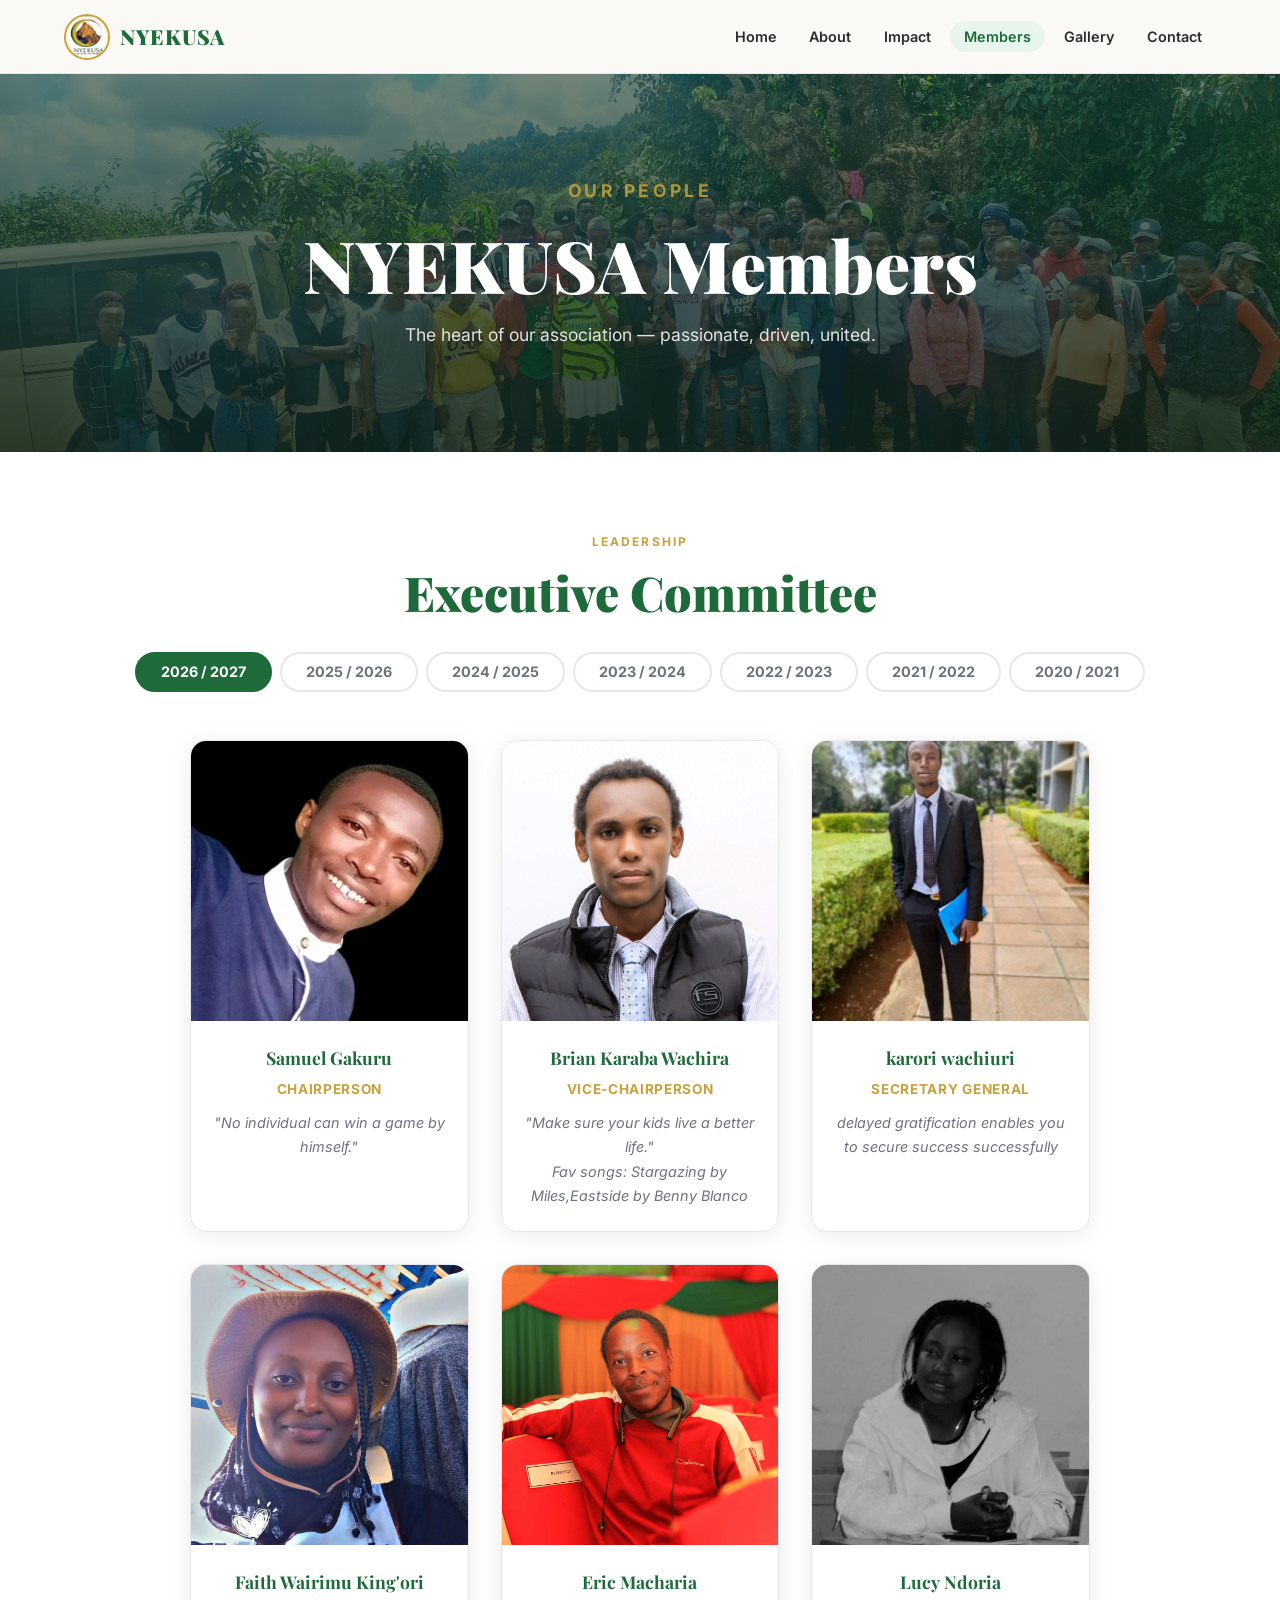
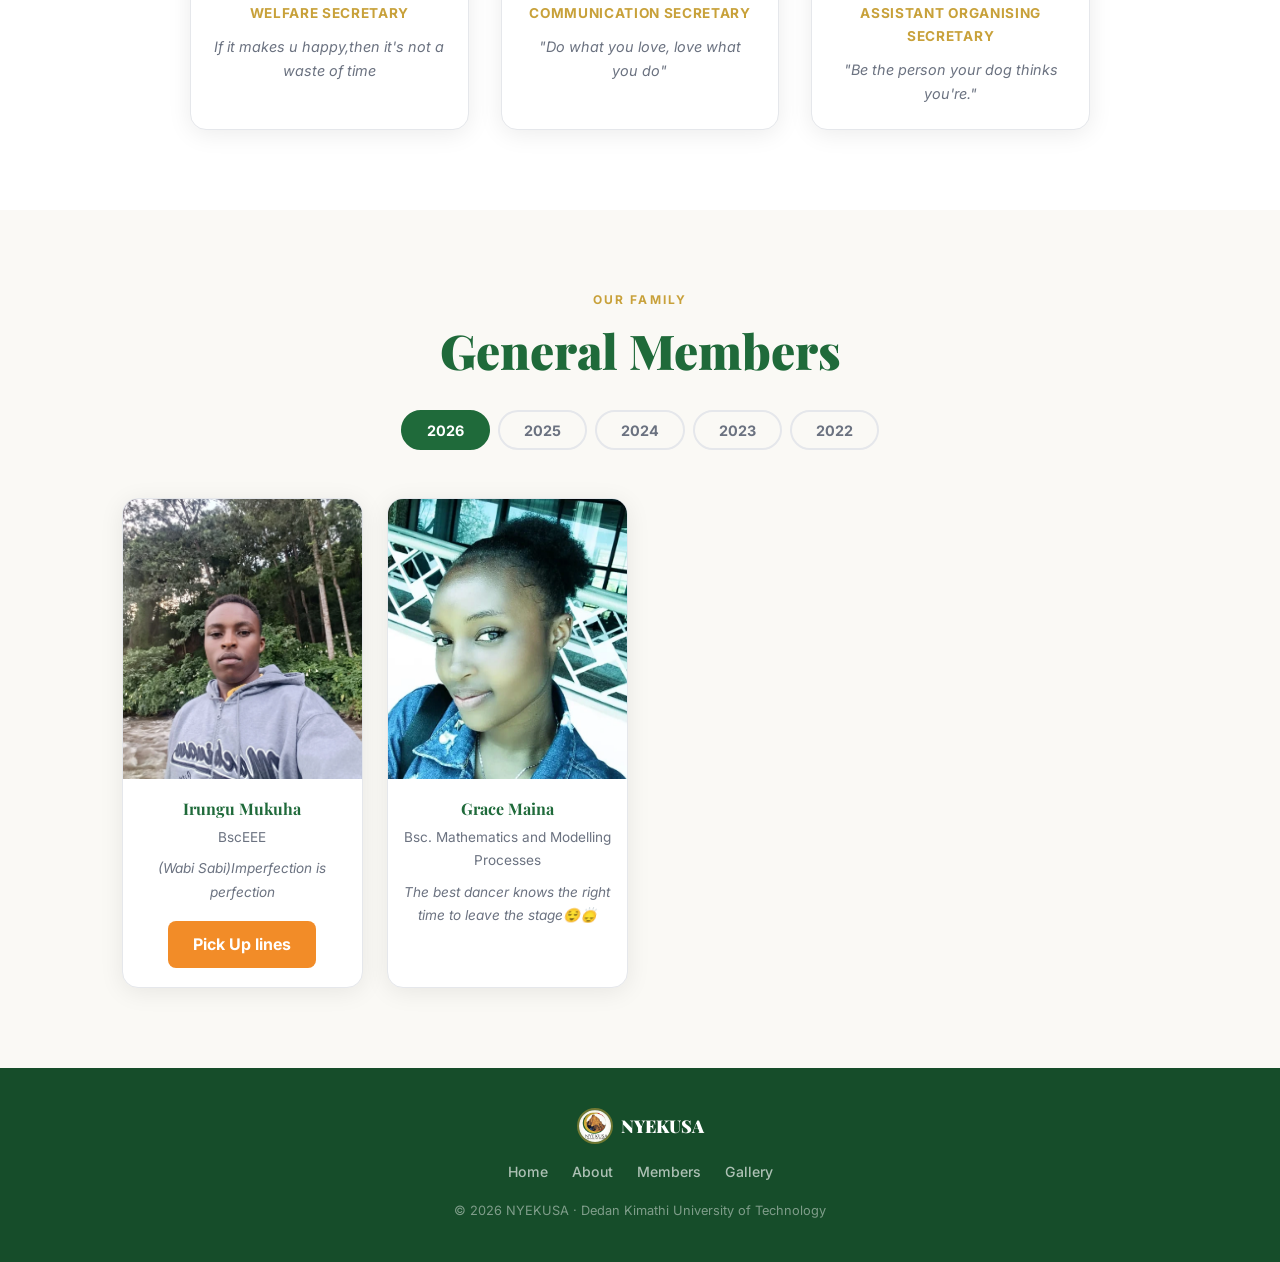
==== members.html @ f45fe738 "Update members.html" ====
<!DOCTYPE html>
<html lang="en">
<head>
  <meta charset="UTF-8">
  <meta name="viewport" content="width=device-width, initial-scale=1.0">
  <title>NYEKUSA – Members</title>
  <link rel="icon" type="image/jpeg" href="images/logo.jpg">
  <link rel="apple-touch-icon" href="images/logo.jpg">
  <link rel="preconnect" href="https://fonts.googleapis.com">
  <link rel="preconnect" href="https://fonts.gstatic.com" crossorigin>
  <link href="https://fonts.googleapis.com/css2?family=Playfair+Display:wght@700;900&family=Inter:wght@300;400;500;600;700&display=swap" rel="stylesheet">
  <link rel="stylesheet" href="css/style.css">
</head>
<body>

<nav id="navbar">
  <div class="nav-inner">
    <a href="index.html" class="logo">
      <img src="images/logo.jpg" alt="NYEKUSA Logo">
      <span class="logo-text">NYEKUSA</span>
    </a>
    <ul class="nav-links" id="navLinks">
      <li><a href="index.html">Home</a></li>
      <li><a href="index.html#about">About</a></li>
      <li><a href="index.html#stats">Impact</a></li>
      <li><a href="members.html" class="active">Members</a></li>
      <li><a href="photos.html">Gallery</a></li>
      <li><a href="index.html#contact">Contact</a></li>
    </ul>
    <button class="hamburger" id="hamburger" aria-label="Menu">
      <span></span><span></span><span></span>
    </button>
  </div>
</nav>

<!-- PAGE HERO -->
<div class="page-hero">
  <div class="page-hero-overlay"></div>
  <div class="page-hero-content">
    <p class="hero-eyebrow">Our People</p>
    <h1>NYEKUSA Members</h1>
    <p>The heart of our association — passionate, driven, united.</p>
  </div>
</div>

<!-- EXECUTIVE COMMITTEE -->
<section class="members-section" id="executives">
  <div class="container">
    <p class="section-eyebrow center">Leadership</p>
    <h2 class="section-title center">Executive Committee</h2>

    <div class="tab-bar">
      <button class="tab-btn active" onclick="showExec('exec2026_2027', this)">2026 / 2027</button>
      <button class="tab-btn" onclick="showExec('exec2025_2026', this)">2025 / 2026</button>
      <button class="tab-btn" onclick="showExec('exec2024_2025', this)">2024 / 2025</button>
      <button class="tab-btn" onclick="showExec('exec2023_2024', this)">2023 / 2024</button>
      <button class="tab-btn" onclick="showExec('exec2022_2023', this)">2022 / 2023</button>
      <button class="tab-btn" onclick="showExec('exec2021_2022', this)">2021 / 2022</button>
       <button class="tab-btn" onclick="showExec('exec2020_2021', this)">2020 / 2021</button>
    </div>

<div class="executive-group" id="exec2026_2027">
      <div class="executive-card">
        <div class="exec-img-wrap">
          <img src="images/executives/karaba27.webp" alt="Karaba">
        </div>
        <div class="exec-info">
          <h3>Brian Karaba Wachira</h3>
          <p class="position">Chairman</p>
          <p class="quote">Aspiring CEO <br> Rome wasn't built in a day </p>
        </div>
      </div>
    </div>
    <div class="executive-group active-group" id="exec2025_2026">
      <div class="executive-card">
        <div class="exec-img-wrap">
          <img src="images/executives/samuelgakuru25.webp" alt="Chairperson" onerror="this.src='images/logo.jpg'">
        </div>
        <div class="exec-info">
          <h3>Samuel Gakuru</h3>
          <p class="position">Chairperson</p>
          <p class="quote">"No individual can win a game by himself."</p>
        </div>
      </div>
      <div class="executive-card">
        <div class="exec-img-wrap">
          <img src="images/executives/briankaraba.webp" alt="Brian Karaba">
        </div>
        <div class="exec-info">
          <h3>Brian Karaba Wachira</h3>
          <p class="position">Vice-Chairperson</p>
          <p class="quote">"Make sure your kids live a better life."<br>
            Fav songs: Stargazing by Miles,Eastside by Benny Blanco</p>
        </div>
      </div>
      <div class="executive-card">
        <div class="exec-img-wrap">
          <img src="images/executives/gerald25.webp" alt="welfare sec" onerror="this.src='images/logo.jpg'">
        </div>
        <div class="exec-info">
          <h3>karori wachiuri</h3>
          <p class="position">Secretary General</p>
          <p class="quote">delayed gratification enables you to secure success successfully</p>
        </div>
      </div>
      <div class="executive-card">
        <div class="exec-img-wrap">
          <img src="images/executives/faithwairimu25.webp" alt="welfare sec" onerror="this.src='images/logo.jpg'">
        </div>
        <div class="exec-info">
          <h3>Faith Wairimu King'ori</h3>
          <p class="position">Welfare Secretary</p>
          <p class="quote">If it makes u happy,then it's not a waste of time</p>
        </div>
      </div>
       <div class="executive-card">
        <div class="exec-img-wrap">
          <img src="images/executives/ericmacharia25.webp" alt="Communication" onerror="this.src='images/logo.jpg'">
        </div>
        <div class="exec-info">
          <h3>Eric Macharia</h3>
          <p class="position">Communication secretary</p>
          <p class="quote">"Do what you love, love what you do"</p>
        </div>
      </div>
       <div class="executive-card">
        <div class="exec-img-wrap">
          <img src="images/executives/lucyndoria25.webp" alt="Assistant Organising secretary" onerror="this.src='images/logo.jpg'">
        </div>
        <div class="exec-info">
          <h3>Lucy Ndoria </h3>
          <p class="position">Assistant Organising Secretary</p>
          <p class="quote">"Be the person your dog thinks you're."</p>
        </div>
      </div>
    </div>

    <div class="executive-group" id="exec2024_2025">
       <div class="executive-card">
        <div class="exec-img-wrap">
          <img src="images/executives/allanmacharia24.webp" alt="Allan Macharia">
        </div>
        <div class="exec-info">
          <h3>Allan Macharia</h3>
          <p class="position">Chairman</p>
          <p class="quote">"Strength lies in our differences, not our sameness. A group is only as strong as its members, and each member is only as strong as the group. As long as we move forward together, success takes care of itself."</p>
        </div>
      </div>
       <div class="executive-card">
        <div class="exec-img-wrap">
          <img src="images/executives/vapour.webp" alt="vapour">
        </div>
        <div class="exec-info">
          <h3>Symon Mungai</h3>
          <p class="position"> Vice Chairman</p>
          <p class="quote">When we hit our lowest point we are open to the greatest change</p>
        </div>
      </div>
      <div class="executive-card">
        <div class="exec-img-wrap">
          <img src="images/executives/briankaraba24.webp" alt="Brian Karaba">
        </div>
        <div class="exec-info">
          <h3>Brian Karaba Wachira</h3>
          <p class="position">Secretary General</p>
          <p class="quote">Love is a biulifu thing.</p>
        </div>
      </div>
      <div class="executive-card">
        <div class="exec-img-wrap">
          <img src="images/members/jb.webp" alt="jb">
        </div>
        <div class="exec-info">
          <h3>Mundia Mungai</h3>
          <p class="position">Organizing sec</p>
          <p class="quote">Become who you are</p>
        </div>
      </div>
    </div>

    <div class="executive-group" id="exec2023_2024">
      <div class="executive-card">
        <div class="exec-img-wrap">
          <img src="images/executives/dg23.webp" alt="DG">
        </div>
        <div class="exec-info">
          <h3>Dennis Mwangi</h3>
          <p class="position">Chairman</p>
          <p class="quote">"We don’t follow standards we set them. We lead from the front, and united, we’ll achieve the best for ourselves. Long live Nyerians!"</p>
        </div>
      </div>
      <div class="executive-card">
        <div class="exec-img-wrap">
          <img src="images/executives/stella23.webp" alt="Stella">
        </div>
        <div class="exec-info">
          <h3>Stella</h3>
          <p class="position">Vice Chairperson</p>
          <p class="quote">True measure of success is not just reaching the top; it's bringing others along with you</p>
        </div>
      </div>
    </div>
    
    <div class="executive-group" id="exec2022_2023">
      <div class="executive-card">
        <div class="exec-img-wrap">
          <img src="images/executives/victormaina.webp" alt="Mzungu">
        </div>
        <div class="exec-info">
          <h3>Victor Maina</h3>
          <p class="position">Chairman</p>
          <p class="quote">"Nyekusa home away from home."</p>
        </div>
      </div>
    </div>
     <div class="executive-group" id="exec2021_2022">
      <div class="executive-card">
        <div class="exec-img-wrap">
          <img src="images/executives/victormaina.webp" alt="Mzungu">
        </div>
        <div class="exec-info">
          <h3>Victor Maina</h3>
          <p class="position">Treasurer</p>
          <p class="quote">"Nyekusa home away from home."</p>
        </div>
      </div>
    </div>
     <div class="executive-group" id="exec2020_2021">
      <div class="executive-card">
        <div class="exec-img-wrap">
          <img src="images/executives/wilfredmwangi21.webp" alt="Wilfred Mwangi">
        </div>
        <div class="exec-info">
          <h3>Wilfred Mwangi Maina</h3>
          <p class="position">Chairman</p>
          <p class="quote">"In a few"</p>
        </div>
      </div>
    </div> 
     </div>
  </div>
</section>

<!-- GENERAL MEMBERS -->
<section class="members-section alt-bg" id="general-members">
  <div class="container">
    <p class="section-eyebrow center">Our Family</p>
    <h2 class="section-title center">General Members</h2>

    <div class="tab-bar">
      <button class="tab-btn active" onclick="showYear('m2026', this)">2026</button>
      <button class="tab-btn" onclick="showYear('m2025', this)">2025</button>
      <button class="tab-btn" onclick="showYear('m2024', this)">2024</button>
      <button class="tab-btn" onclick="showYear('m2023', this)">2023</button>
      <button class="tab-btn" onclick="showYear('m2022', this)">2022</button>
    </div>

    <div class="member-group active-group" id="m2026">
     
      <div class="member-card">
        <div class="member-img-wrap">
          <img src="images/members/irungu26.webp" alt="Irungu Mukuha" onerror="this.src='images/logo.jpg'">
        </div>
        <h3>Irungu Mukuha</h3>
        <p class="course">BscEEE </p>
        <p class="quote">(Wabi Sabi)Imperfection is perfection</p>
        <a href="https://gentle-puppy-a59d06.netlify.app/"
   target="_blank"
   style="display: inline-block;
          margin-top: 17px;
          padding: 10px 25px;
          background-color: #f28c28;
          color: white;
          text-decoration: none;
          font-weight: bold;
          border-radius: 8px;
          transition: background-color 0.3s ease;">
  Pick Up lines
</a>
      </div>
      <div class="member-card">
        <div class="member-img-wrap">
         <img src="images/members/bliss.webp" alt="Chris" class="chris-img" onerror="this.src='images/logo.jpg'">
        </div>
        <h3>Grace Maina</h3>
        <p class="course"> Bsc. Mathematics and Modelling Processes </p>
        <p class="quote"> The best dancer knows the right time to leave the stage😌🙂‍↕️</p>
      </div>
    </div>

    <div class="member-group" id="m2025">
       <div class="member-card">
        <div class="member-img-wrap">
         <img src="images/members/francis25.webp"
     alt="Francis"
     onerror="this.src='images/members/francis25.webp'" style="width:100%;height:100%;object-fit:cover;object-position:center 30%;">
        </div>
        <h3>Francis</h3>
        <p class="course">BSC EEE</p>
        <p class="quote">" four pockets full "😂</p>
      </div>
      <div class="member-card">
        <div class="member-img-wrap">
         <img src="images/members/mutahi.webp" alt="Mutahi">
        </div>
        <h3>Joseph Mutahi</h3>
        <p class="course">BSC Mechanical Engineering</p>
        <p class="quote">Every man thinks of changing the world but no one thinks of changing himself yet this is the only revolution that has ever mattered, -the quiet ,unglamorous war waged in a man's own chest where no one can see him win or lose</p>
      </div>
      <div class="member-card">
        <div class="member-img-wrap">
         <img src="images/members/chris.webp" alt="Chris" class="chris-img" onerror="this.src='images/logo.jpg'">
        </div>
        <h3>Chris Mwaura</h3>
        <p class="course">Procurement and logistics</p>
        <p class="quote">"The man who asks a question is a fool for a minute, the man who does not ask is a fool for a life." — Confucius</p>
      </div>
      <div class="member-card">
        <div class="member-img-wrap">
         <img src="images/members/ednuh.webp" alt="Ednuh">
        </div>
        <h3>Kiragu Edna Wairimu</h3>
        <p class="course">Bsc Acturial science</p>
        <p class="quote">Growth takes time, so be gentle with yourself on the tough days and celebrate every quiet win along the way.</p>
      </div>
    </div>

    <div class="member-group" id="m2024">
      <div class="member-card">
        <div class="member-img-wrap">
          <img src="images/members/briankaraba.webp" alt="Brian Karaba">
        </div>
        <h3>Brian Karaba Wachira</h3>
        <p class="course">BSc Computer Science</p>
        <p class="quote">Water is life</p>
        <a href="https://findawesomegames.vercel.app/"
   target="_blank"
   style="display: inline-block;
          margin-top: 18px;
          padding: 10px 25px;
          background-color: #f28c28;
          color: white;
          text-decoration: none;
          font-weight: bold;
          border-radius: 8px;
          transition: background-color 0.3s ease;">
  Games App
</a>
      </div>
       <div class="member-card">
        <div class="member-img-wrap">
          <img src="images/members/angela.webp" alt="Angela" style="object-position: center 20%;">
        </div>
        <h3>Angela Njuguna</h3>
        <p class="course">BSc Civil Engineering</p>
        <p class="quote"> Focus on the step in front of you not the whole staircase.</p>
      </div>
        <div class="member-card">
  <div class="member-img-wrap">
    <img src="images/members/rahab.webp" alt="Rahab">
  </div>
  <h3>Rahab Njoroge</h3>
  <p class="course">BSc Computer Science</p>
  <p class="quote">Focus on yourself. People come and go</p>
</div>
      <div class="member-card">
  <div class="member-img-wrap">
    <img src="images/executives/lucyndoria25.webp" alt="Lucy">
  </div>
  <h3>Lucy Ndoria</h3>
  <p class="course">Maths and Modelling</p>
  <p class="quote">Be the person your dog thinks you're.</p>
</div>
      </div>
     <div class="member-group" id="m2023">
      <div class="member-card">
        <div class="member-img-wrap">
        <img src="images/members/janewairimu.webp" alt="Jane">
        </div>
        <h3>Jane Wairimu</h3>
        <p class="course">Finance</p>
        <p class="quote">Trust none</p>
      </div>
       <div class="member-card">
        <div class="member-img-wrap">
        <img src="images/members/ngatia.webp" alt="Kariuki" style="object-position: center 20%;"></div>
        <h3>Ngatia Kariuki Alexander</h3>
        <p class="course">Human nutrition and dietetics </p>
        <p class="quote">Much is Lost In Indecision than in Wrong decision* <br>
         We Have Two lives ,and the second one begins when we realize we have only one</p>
      </div>
        <div class="member-card">
        <div class="member-img-wrap">
        <img src="images/executives/faithwairimu25.webp" alt="Faith">
        </div>
        <h3>Faith Wairimu King'ori</h3>
        <p class="course">ITOHM</p>
        <p class="quote">If it makes u happy,then it's not a waste of time</p>
      </div>
       <div class="member-card">
        <div class="member-img-wrap">
        <img src="images/executives/vapour.webp" alt="Faith">
        </div>
        <h3>Symon Mungai</h3>
        <p class="course">Food science and technology</p>
        <p class="quote">When we hit our lowest point we are open to the greatest change</p>
      </div>
       <div class="member-card">
        <div class="member-img-wrap">
        <img src="images/members/sam.webp" alt="Reporter">
        </div>
        <h3>Samuel Gakuru</h3>
        <p class="course">BSC EEE</p>
        <p class="quote">No individual can win a game by himself.</p>
      </div>
       <div class="member-card">
        <div class="member-img-wrap">
        <img src="images/executives/ericmacharia25.webp" alt="Reporter">
        </div>
        <h3>Eric Macharia</h3>
        <p class="course">BSC EEE</p>
        <p class="quote">Do what you love, love what you do.</p>
      </div>
       <div class="member-card">
        <div class="member-img-wrap">
        <img src="images/members/jb.webp" alt="JB">
        </div>
        <h3>Mundia Mungai</h3>
        <p class="course">BSc Civil Engineering</p>
        <p class="quote">A man's character is his Destiny</p>
      </div>
    </div>

     <div class="member-group" id="m2022">
       <div class="member-card">
        <div class="member-img-wrap">
        <img src="images/members/kahinga.webp" alt="Gerald">
        </div>
        <h3>Titus Kahinga</h3>
        <p class="course">Bsc civil engineering</p>
        <p class="quote">Dream and dream audaciously, the universe has it all</p>
       </div>
      <div class="member-card">
        <div class="member-img-wrap">
        <img src="images/members/gerald.webp" alt="Gerald" style="object-position: center 20%;">
        </div>
        <h3>Karori Wachiuri</h3>
        <p class="course">Bachelor of education in electrical and electronics engineering</p>
        <p class="quote">delayed gratification enables you to secure success successfully</p>
      </div>
    </div>
  </div>
</section>

<footer>
  <div class="footer-inner">
    <div class="footer-brand">
      <img src="images/logo.jpg" alt="NYEKUSA Logo">
      <span>NYEKUSA</span>
    </div>
    <nav class="footer-links">
      <a href="index.html">Home</a>
      <a href="index.html#about">About</a>
      <a href="members.html">Members</a>
      <a href="photos.html">Gallery</a>
    </nav>
    <p class="footer-copy">&copy; <span id="year"></span> NYEKUSA · Dedan Kimathi University of Technology</p>
  </div>
</footer>

<script src="js/script.js"></script>
</body>
</html>
---- css/style.css ----
/* ============================================
   NYEKUSA — Upgraded Stylesheet
   Palette: Forest Green #1F6A3A | Gold #C8A13A
   Display: Playfair Display | Body: Inter
============================================ */

/* ===== RESET & ROOT ===== */
*, *::before, *::after { margin: 0; padding: 0; box-sizing: border-box; }

:root {
  --green:   #1F6A3A;
  --green-d: #164d2a;
  --green-l: #e8f5ed;
  --gold:    #C8A13A;
  --gold-l:  #f5edcc;
  --cream:   #faf9f5;
  --white:   #ffffff;
  --text:    #2c2c2c;
  --muted:   #6b7280;
  --border:  #e5e7eb;
  --shadow:  0 4px 24px rgba(0,0,0,0.08);
  --shadow-lg: 0 12px 48px rgba(0,0,0,0.14);
  --radius:  16px;
  --radius-sm: 8px;
  --transition: 0.35s cubic-bezier(0.4, 0, 0.2, 1);
}

html { scroll-behavior: smooth; }

body {
  font-family: 'Inter', Arial, sans-serif;
  background: var(--cream);
  color: var(--text);
  line-height: 1.7;
  overflow-x: hidden;
}

img { display: block; max-width: 100%; }

/* ===== TYPOGRAPHY ===== */
.section-eyebrow {
  font-family: 'Inter', sans-serif;
  font-size: 0.75rem;
  font-weight: 700;
  letter-spacing: 0.18em;
  text-transform: uppercase;
  color: var(--gold);
  margin-bottom: 0.75rem;
}

.section-title {
  font-family: 'Playfair Display', Georgia, serif;
  font-size: clamp(2rem, 4vw, 3rem);
  font-weight: 900;
  color: var(--green);
  line-height: 1.15;
  margin-bottom: 1.5rem;
}

.center { text-align: center; }

/* ===== UTILITY ===== */
.container {
  max-width: 1200px;
  margin: 0 auto;
  padding: 0 5%;
}

/* ===== BUTTONS ===== */
.btn {
  display: inline-block;
  padding: 0.85rem 2rem;
  border-radius: 50px;
  font-weight: 700;
  font-size: 0.95rem;
  text-decoration: none;
  cursor: pointer;
  transition: var(--transition);
  border: 2px solid transparent;
}
.btn-primary {
  background: var(--gold);
  color: var(--white);
  box-shadow: 0 4px 20px rgba(200,161,58,0.35);
}
.btn-primary:hover {
  background: #b08a2a;
  transform: translateY(-3px);
  box-shadow: 0 8px 28px rgba(200,161,58,0.45);
}
.btn-ghost {
  background: transparent;
  border-color: rgba(255,255,255,0.6);
  color: var(--white);
}
.btn-ghost:hover {
  background: rgba(255,255,255,0.15);
  transform: translateY(-3px);
}

/* ===== NAVBAR ===== */
#navbar {
  position: sticky;
  top: 0;
  z-index: 1000;
  background: rgba(250, 249, 245, 0.95);
  backdrop-filter: blur(16px);
  -webkit-backdrop-filter: blur(16px);
  border-bottom: 1px solid var(--border);
  transition: var(--transition);
}
#navbar.scrolled {
  box-shadow: 0 2px 20px rgba(0,0,0,0.08);
}
.nav-inner {
  max-width: 1280px;
  margin: 0 auto;
  padding: 0.85rem 5%;
  display: flex;
  align-items: center;
  justify-content: space-between;
  gap: 1.5rem;
}
.logo {
  display: flex;
  align-items: center;
  gap: 0.65rem;
  text-decoration: none;
}
.logo img {
  height: 46px;
  width: 46px;
  object-fit: cover;
  border-radius: 50%;
  border: 2px solid var(--gold);
}
.logo-text {
  font-family: 'Playfair Display', serif;
  font-size: 1.3rem;
  font-weight: 900;
  color: var(--green);
  letter-spacing: 0.04em;
}
.nav-links {
  display: flex;
  list-style: none;
  gap: 0.25rem;
  align-items: center;
}
.nav-links a {
  text-decoration: none;
  color: var(--text);
  font-weight: 600;
  font-size: 0.9rem;
  padding: 0.45rem 0.9rem;
  border-radius: 50px;
  transition: var(--transition);
}
.nav-links a:hover,
.nav-links a.active {
  color: var(--green);
  background: var(--green-l);
}
.hamburger {
  display: none;
  flex-direction: column;
  gap: 5px;
  cursor: pointer;
  background: none;
  border: none;
  padding: 4px;
}
.hamburger span {
  display: block;
  width: 24px;
  height: 2px;
  background: var(--green);
  border-radius: 2px;
  transition: var(--transition);
}
.hamburger.open span:nth-child(1) { transform: translateY(7px) rotate(45deg); }
.hamburger.open span:nth-child(2) { opacity: 0; }
.hamburger.open span:nth-child(3) { transform: translateY(-7px) rotate(-45deg); }

/* ===== HERO ===== */
.hero {
  position: relative;
  min-height: 92vh;
  display: flex;
  align-items: center;
  justify-content: center;
  text-align: center;
  overflow: hidden;
}
.hero-slides {
  position: absolute;
  inset: 0;
  z-index: 0;
}
.hero-slide {
  position: absolute;
  inset: 0;
  background-size: cover;
  background-position: center;
  opacity: 0;
  transition: opacity 1.4s ease;
}
.hero-slide.active { opacity: 1; }
.hero-overlay {
  position: absolute;
  inset: 0;
  background: linear-gradient(
    to bottom,
    rgba(20,50,30,0.55) 0%,
    rgba(20,50,30,0.7) 60%,
    rgba(10,30,18,0.85) 100%
  );
  z-index: 1;
}
.hero-content {
  position: relative;
  z-index: 2;
  color: var(--white);
  padding: 2rem 5%;
  max-width: 800px;
}
.hero-eyebrow {
  font-size: 0.78rem;
  letter-spacing: 0.2em;
  text-transform: uppercase;
  color: var(--gold);
  font-weight: 700;
  margin-bottom: 1.2rem;
}
.hero-title {
  font-family: 'Playfair Display', serif;
  font-size: clamp(3rem, 8vw, 6rem);
  font-weight: 900;
  line-height: 1.05;
  margin-bottom: 1.5rem;
  text-shadow: 0 4px 30px rgba(0,0,0,0.3);
}
.hero-title .accent { color: var(--gold); }
.hero-sub {
  font-size: clamp(1rem, 2vw, 1.3rem);
  font-weight: 300;
  max-width: 600px;
  margin: 0 auto 2.5rem;
  opacity: 0.9;
}
.hero-actions { display: flex; gap: 1rem; justify-content: center; flex-wrap: wrap; }

/* Slide dots */
.slide-dots {
  display: flex;
  gap: 8px;
  justify-content: center;
  margin-top: 2.5rem;
}
.slide-dots .dot {
  width: 8px; height: 8px;
  border-radius: 50%;
  background: rgba(255,255,255,0.4);
  cursor: pointer;
  transition: var(--transition);
  border: none;
}
.slide-dots .dot.active {
  background: var(--gold);
  width: 24px;
  border-radius: 4px;
}

/* Scroll hint */
.scroll-hint {
  position: absolute;
  bottom: 2rem;
  left: 50%;
  transform: translateX(-50%);
  z-index: 2;
  display: flex;
  flex-direction: column;
  align-items: center;
  gap: 6px;
  color: rgba(255,255,255,0.6);
  font-size: 0.7rem;
  letter-spacing: 0.12em;
  text-transform: uppercase;
}
.scroll-line {
  width: 1px;
  height: 40px;
  background: linear-gradient(to bottom, rgba(255,255,255,0.6), transparent);
  animation: scrollAnim 1.5s ease-in-out infinite;
}
@keyframes scrollAnim {
  0%, 100% { opacity: 0.6; transform: scaleY(1); }
  50%       { opacity: 1;   transform: scaleY(0.7); }
}

/* ===== ABOUT ===== */
.about {
  padding: 100px 5%;
  background: var(--white);
}
.about-grid {
  display: grid;
  grid-template-columns: 1fr 1fr;
  gap: 80px;
  align-items: center;
  max-width: 1200px;
  margin: 0 auto;
}
.about-text p {
  color: var(--muted);
  margin-bottom: 1.2rem;
  font-size: 1.05rem;
}
.hashtag-row {
  display: flex;
  flex-wrap: wrap;
  gap: 0.6rem;
  margin-top: 2rem;
}
.tag {
  padding: 0.5rem 1.1rem;
  border-radius: 50px;
  font-weight: 700;
  font-size: 0.85rem;
  background: var(--green-l);
  color: var(--green);
  border: 1px solid rgba(31,106,58,0.15);
}

/* Visual stack */
.about-visual { position: relative; }
.visual-stack { position: relative; }
.vs-main {
  width: 100%;
  border-radius: var(--radius);
  box-shadow: var(--shadow-lg);
  object-fit: cover;
  height: 328px;
}
.vs-badge {
  position: absolute;
  bottom: -20px;
  right: -20px;
  background: var(--gold);
  color: var(--white);
  border-radius: var(--radius);
  padding: 1.2rem 1.6rem;
  text-align: center;
  box-shadow: var(--shadow);
  font-family: 'Playfair Display', serif;
}
.vs-badge strong { display: block; font-size: 0.75rem; letter-spacing: 0.1em; text-transform: uppercase; opacity: 0.85; }
.vs-badge span { display: block; font-size: 2rem; font-weight: 900; line-height: 1; margin-top: 2px; }

/* ===== STATS ===== */
.stats {
  background: var(--green);
  padding: 80px 5%;
}
.stats-grid {
  max-width: 1000px;
  margin: 0 auto;
  display: grid;
  grid-template-columns: repeat(4, 1fr);
  gap: 2rem;
  text-align: center;
}
.stat-card { padding: 2rem 1rem; }
.stat-icon { font-size: 2.2rem; margin-bottom: 0.75rem; }
.stat-number {
  font-family: 'Playfair Display', serif;
  font-size: clamp(2.5rem, 4vw, 3.5rem);
  font-weight: 900;
  color: var(--white);
  line-height: 1;
}
.stat-label {
  font-size: 0.85rem;
  font-weight: 500;
  letter-spacing: 0.05em;
  color: rgba(255,255,255,0.7);
  margin-top: 0.4rem;
}

/* ===== ACTIVITIES ===== */
.activities {
  padding: 100px 5%;
  background: var(--cream);
}
.activity-grid {
  max-width: 1200px;
  margin: 2.5rem auto 0;
  display: grid;
  grid-template-columns: repeat(3, 1fr);
  gap: 1.5rem;
}
.activity-card {
  background: var(--white);
  border-radius: var(--radius);
  padding: 2.2rem;
  box-shadow: var(--shadow);
  transition: var(--transition);
  border: 1px solid var(--border);
}
.activity-card:hover {
  transform: translateY(-6px);
  box-shadow: var(--shadow-lg);
  border-color: var(--green);
}
.ac-icon { font-size: 2.4rem; margin-bottom: 1rem; }
.activity-card h3 {
  font-family: 'Playfair Display', serif;
  color: var(--green);
  font-size: 1.15rem;
  margin-bottom: 0.6rem;
}
.activity-card p { color: var(--muted); font-size: 0.95rem; }

/* ===== GALLERY PREVIEW (index) ===== */
.gallery-preview {
  padding: 100px 5%;
  background: var(--white);
}
.preview-grid {
  max-width: 1200px;
  margin: 2.5rem auto 0;
  display: grid;
  grid-template-columns: 2fr 1fr 1fr;
  grid-template-rows: 240px 240px;
  gap: 12px;
}
.preview-item {
  position: relative;
  overflow: hidden;
  border-radius: var(--radius);
  display: block;
}
.preview-item.large { grid-row: 1 / 3; }
.preview-item img {
  width: 100%;
  height: 100%;
  object-fit: cover;
  transition: transform 0.5s ease;
}
.preview-item:hover img { transform: scale(1.07); }
.preview-overlay {
  position: absolute;
  inset: 0;
  background: linear-gradient(to top, rgba(20,50,30,0.75) 0%, transparent 60%);
  display: flex;
  align-items: flex-end;
  padding: 1.2rem;
  opacity: 0;
  transition: var(--transition);
}
.preview-item:hover .preview-overlay { opacity: 1; }
.preview-overlay span { color: var(--white); font-weight: 700; font-size: 0.9rem; }

/* ===== CONTACT ===== */
.contact {
  padding: 100px 5%;
  background: var(--cream);
}
.contact-sub {
  max-width: 560px;
  margin: 0 auto 3rem;
  color: var(--muted);
}
.contact-cards {
  max-width: 1000px;
  margin: 0 auto;
  display: grid;
  grid-template-columns: repeat(3, 1fr);
  gap: 1.5rem;
}
.contact-card {
  background: var(--white);
  border-radius: var(--radius);
  padding: 2rem;
  box-shadow: var(--shadow);
  text-align: center;
  border: 1px solid var(--border);
  transition: var(--transition);
}
.contact-card:hover { border-color: var(--green); transform: translateY(-4px); }
.cc-icon { font-size: 2rem; margin-bottom: 0.75rem; }
.contact-card h4 { color: var(--green); font-size: 1rem; font-weight: 700; margin-bottom: 0.5rem; }
.contact-card p { color: var(--muted); font-size: 0.92rem; }

/* ===== FOOTER ===== */
footer {
  background: var(--green-d);
  color: rgba(255,255,255,0.8);
  padding: 2.5rem 5%;
}
.footer-inner {
  max-width: 1200px;
  margin: 0 auto;
  display: flex;
  flex-direction: column;
  align-items: center;
  gap: 1rem;
  text-align: center;
}
.footer-brand { display: flex; align-items: center; gap: 0.5rem; }
.footer-brand img {
  height: 36px; width: 36px;
  border-radius: 50%; object-fit: cover;
  border: 2px solid rgba(200,161,58,0.5);
}
.footer-brand span {
  font-family: 'Playfair Display', serif;
  color: var(--white);
  font-size: 1.1rem;
  font-weight: 900;
}
.footer-links { display: flex; gap: 1.5rem; flex-wrap: wrap; justify-content: center; }
.footer-links a {
  color: rgba(255,255,255,0.65);
  text-decoration: none;
  font-size: 0.88rem;
  font-weight: 500;
  transition: color 0.25s;
}
.footer-links a:hover { color: var(--gold); }
.footer-copy { font-size: 0.8rem; color: rgba(255,255,255,0.45); }

/* ===== PAGE HERO ===== */
.page-hero {
  position: relative;
  min-height: 42vh;
  background-image: url('../images/banner/banner2.webp');
  background-size: cover;
  background-position: center;
  display: flex;
  align-items: center;
  justify-content: center;
  text-align: center;
}
.page-hero-overlay {
  position: absolute; inset: 0;
  background: linear-gradient(to bottom, rgba(20,50,30,0.6), rgba(10,30,18,0.82));
}
.page-hero-content { position: relative; z-index: 2; color: var(--white); padding: 2rem 5%; }
.page-hero-content h1 {
  font-family: 'Playfair Display', serif;
  font-size: clamp(2.5rem, 6vw, 4.5rem);
  font-weight: 900; line-height: 1.1;
  margin: 0.6rem 0 1rem;
}
.page-hero-content p { font-size: 1.1rem; opacity: 0.85; }

/* ===== MEMBERS PAGE ===== */
.members-section { padding: 80px 5%; background: var(--white); }
.members-section.alt-bg { background: var(--cream); }

.tab-bar {
  display: flex; gap: 0.5rem; justify-content: center;
  flex-wrap: wrap; margin: 2rem 0 3rem;
}
.tab-btn {
  background: transparent;
  border: 2px solid var(--border);
  color: var(--muted);
  font-family: 'Inter', sans-serif;
  font-weight: 700; font-size: 0.9rem;
  padding: 0.6rem 1.5rem; border-radius: 50px;
  cursor: pointer; transition: var(--transition);
}
.tab-btn:hover { border-color: var(--green); color: var(--green); }
.tab-btn.active { background: var(--green); border-color: var(--green); color: var(--white); }

.executive-group {
  display: none;
  grid-template-columns: repeat(auto-fill, minmax(260px, 1fr));
  gap: 2rem; max-width: 900px; margin: 0 auto;
}
.executive-group.active-group { display: grid; }

.executive-card {
  background: var(--white); border-radius: var(--radius);
  overflow: hidden; box-shadow: var(--shadow);
  border: 1px solid var(--border); transition: var(--transition); text-align: center;
}
.executive-card:hover { transform: translateY(-8px); box-shadow: var(--shadow-lg); }
.exec-img-wrap { position: relative; overflow: hidden; height: 280px; background: var(--green-l); }
.exec-img-wrap img { width: 100%; height: 100%; object-fit: cover; transition: transform 0.45s ease; }
.executive-card:hover .exec-img-wrap img { transform: scale(1.06); }
.exec-info { padding: 1.4rem; }
.exec-info h3 { color: var(--green); font-family: 'Playfair Display', serif; font-size: 1.1rem; margin-bottom: 0.3rem; }
.position { color: var(--gold); font-weight: 700; font-size: 0.85rem; letter-spacing: 0.05em; text-transform: uppercase; margin-bottom: 0.6rem; }
.quote { color: var(--muted); font-style: italic; font-size: 0.9rem; }

.member-group {
  display: none;
  grid-template-columns: repeat(auto-fill, minmax(220px, 1fr));
  gap: 1.5rem; max-width: 1100px; margin: 0 auto;
}
.member-group.active-group { display: grid; }

.member-card {
  background: var(--white); border-radius: var(--radius);
  overflow: hidden; box-shadow: var(--shadow);
  border: 1px solid var(--border); text-align: center;
  transition: var(--transition); padding-bottom: 1.2rem;
}
.member-card:hover { transform: translateY(-6px); box-shadow: var(--shadow-lg); }
.member-img-wrap { height: 280px; overflow: hidden; background: var(--green-l); }
.member-img-wrap img { width: 100%; height: 100%; object-fit: cover; transition: transform 0.4s ease; }
.member-card:hover .member-img-wrap img { transform: scale(1.08); }
.member-card h3 { color: var(--green); font-family: 'Playfair Display', serif; font-size: 1rem; margin: 1rem 0.75rem 0.25rem; }
.course { color: var(--muted); font-size: 0.85rem; padding: 0 0.75rem; }
.member-card .quote { font-size: 0.85rem; padding: 0.5rem 0.75rem 0; }

.empty-state { text-align: center; color: var(--muted); font-style: italic; padding: 2rem; grid-column: 1 / -1; }

/* ===== GALLERY PAGE ===== */
.gallery-section { padding: 70px 5% 100px; background: var(--cream); }

.filter-bar { display: flex; gap: 0.5rem; flex-wrap: wrap; justify-content: center; margin-bottom: 1rem; }
.filter-btn {
  background: transparent; border: 2px solid var(--border);
  color: var(--muted); font-family: 'Inter', sans-serif;
  font-weight: 600; font-size: 0.85rem;
  padding: 0.5rem 1.3rem; border-radius: 50px;
  cursor: pointer; transition: var(--transition);
}
.filter-btn:hover { border-color: var(--green); color: var(--green); }
.filter-btn.active { background: var(--green); border-color: var(--green); color: var(--white); }

.album-count { text-align: center; color: var(--muted); font-size: 0.85rem; margin-bottom: 2rem; }

/* Gallery grid — CSS columns masonry: no gaps, images at natural height */
.album-grid {
  columns: 3;
  column-gap: 1.25rem;
}

.album-card {
  display: block;
  width: 100%;
  break-inside: avoid;
  -webkit-column-break-inside: avoid;
  text-decoration: none;
  color: inherit;
  background: var(--white);
  border-radius: var(--radius);
  overflow: hidden;
  box-shadow: var(--shadow);
  border: 1px solid var(--border);
  transition: box-shadow 0.35s ease, border-color 0.35s ease;
  margin-bottom: 1.25rem;
}
.album-card:hover { box-shadow: var(--shadow-lg); border-color: var(--green); }
.album-card.hidden { display: none; }

/* Image: full width, natural height — zero cropping */
.album-img-wrap {
  position: relative;
  overflow: hidden;
  width: 100%;
  background: var(--green-l);
}
.album-img-wrap img {
  display: block;
  width: 100%;
  height: auto;
  transition: transform 0.45s ease;
}
.album-card:hover .album-img-wrap img { transform: scale(1.04); }

/* Hover overlay — positioned over the image area */
.album-hover {
  position: absolute;
  inset: 0;
  background: rgba(31,106,58,0.75);
  display: flex; align-items: center; justify-content: center;
  opacity: 0; transition: var(--transition);
}
.album-card:hover .album-hover { opacity: 1; }
.album-hover span { color: var(--white); font-weight: 700; font-size: 0.95rem; letter-spacing: 0.05em; }

.album-info { padding: 0.9rem 1rem 1.1rem; }
.album-tag {
  display: inline-block; font-size: 0.68rem; font-weight: 700;
  letter-spacing: 0.08em; text-transform: uppercase;
  color: var(--green); background: var(--green-l);
  padding: 0.2rem 0.55rem; border-radius: 4px; margin-bottom: 0.4rem;
}
.album-tag.hike       { color: #7B4F00; background: #FFF3E0; }
.album-tag.mentorship { color: #1a3f7a; background: #e8eef8; }

.album-info h3 { font-family: 'Playfair Display', serif; color: var(--green); font-size: 0.95rem; margin-bottom: 0.2rem; line-height: 1.3; }
.album-info p  { color: var(--muted); font-size: 0.82rem; }

.no-results { text-align: center; color: var(--muted); font-style: italic; padding: 3rem; font-size: 1rem; }

/* ===== SCROLL ANIMATION ===== */
[data-animate] {
  opacity: 0;
  transform: translateY(30px);
  transition: opacity 0.65s ease, transform 0.65s ease;
}
[data-animate="fade-left"] { transform: translateX(-40px); }
[data-animate="fade-right"] { transform: translateX(40px); }
[data-animate="pop"] { transform: scale(0.92); }
[data-animate].visible { opacity: 1; transform: none; }

/* ===== RESPONSIVE ===== */
@media (max-width: 1024px) {
  .about-grid { grid-template-columns: 1fr; gap: 3rem; }
  .about-visual { order: -1; }
  .vs-main { height: 320px; }
  .vs-badge { right: 10px; bottom: -15px; }
  .stats-grid { grid-template-columns: repeat(2, 1fr); }
  .activity-grid { grid-template-columns: repeat(2, 1fr); }
  .contact-cards { grid-template-columns: 1fr; max-width: 500px; margin: 0 auto; }
  .preview-grid {
    grid-template-columns: 1fr 1fr;
    grid-template-rows: 200px 200px 200px;
  }
  .preview-item.large { grid-row: auto; }
}

@media (max-width: 768px) {
  .hamburger { display: flex; }
  .nav-links {
    display: none; flex-direction: column;
    position: absolute; top: 100%; left: 0; right: 0;
    background: var(--white); border-top: 1px solid var(--border);
    padding: 1rem 5%; box-shadow: 0 8px 24px rgba(0,0,0,0.1);
    gap: 0.25rem;
  }
  .nav-links.open { display: flex; }
  .nav-links a { padding: 0.75rem 1rem; border-radius: var(--radius-sm); }
  #navbar { position: relative; }
  .hero-title { font-size: clamp(2.5rem, 10vw, 4rem); }
  .hero-actions { flex-direction: column; align-items: center; }
  .stats-grid { grid-template-columns: repeat(2, 1fr); }
  .activity-grid { grid-template-columns: 1fr; }
  .preview-grid { grid-template-columns: 1fr; grid-template-rows: auto; }
  .preview-item.large, .preview-item { height: 200px; }
  .album-grid { columns: 2; }
}

@media (max-width: 500px) {
  .stats-grid { grid-template-columns: repeat(2, 1fr); gap: 1rem; }
  .album-grid { columns: 1; }
  .contact-cards { grid-template-columns: 1fr; }
}
/* ===== WHATSAPP BUTTON ===== */
.btn-whatsapp {
  display: inline-flex;
  align-items: center;
  gap: 0.55rem;
  margin-top: 1.2rem;
  padding: 0.75rem 1.4rem;
  border-radius: 50px;
  background: linear-gradient(135deg, #25D366 0%, #128C7E 100%);
  color: #fff;
  font-family: 'Inter', sans-serif;
  font-weight: 700;
  font-size: 0.88rem;
  letter-spacing: 0.02em;
  text-decoration: none;
  box-shadow: 0 4px 18px rgba(37,211,102,0.38);
  transition: transform 0.25s ease, box-shadow 0.25s ease;
  position: relative;
  overflow: hidden;
}
.btn-whatsapp::before {
  content: '';
  position: absolute;
  inset: 0;
  background: rgba(255,255,255,0.12);
  opacity: 0;
  transition: opacity 0.25s ease;
}
.btn-whatsapp:hover::before { opacity: 1; }
.btn-whatsapp:hover {
  transform: translateY(-3px) scale(1.03);
  box-shadow: 0 8px 28px rgba(37,211,102,0.5);
}
.btn-whatsapp:active { transform: translateY(-1px) scale(1.01); }
.btn-whatsapp svg {
  width: 18px;
  height: 18px;
  flex-shrink: 0;
  filter: drop-shadow(0 1px 2px rgba(0,0,0,0.15));
}

/* ===== MOBILE PORTRAIT FIXES ===== */

/* Executive cards: on mobile, reduce fixed height so less cropping */
@media (max-width: 768px) {
  /* Executives — 2 columns on mobile, shorter image box */
  .executive-group {
    grid-template-columns: repeat(2, 1fr);
  }
  .exec-img-wrap {
    height: 220px;
  }

  /* Member cards — 2 columns on mobile, already 280px height */
  .member-group {
    grid-template-columns: repeat(2, 1fr);
  }
  .member-img-wrap {
    height: 220px;
  }

  /* Home preview: remove fixed height so images show fully */
  .preview-item.large,
  .preview-item {
    height: auto;
    min-height: 160px;
  }
  .preview-item img {
    position: relative;
    height: auto;
    width: 100%;
    object-fit: cover;
    object-position: center top;
  }
}

@media (max-width: 480px) {
  /* Single column on very small screens */
  .executive-group {
    grid-template-columns: 1fr;
  }
  .exec-img-wrap {
    height: auto;
    max-height: 320px;
  }
  .exec-img-wrap img {
    height: auto;
    max-height: 320px;
    object-fit: contain;
    background: var(--green-l);
  }

  .member-group {
    grid-template-columns: repeat(2, 1fr);
  }
  .member-img-wrap {
    height: 200px;
  }
}

/* ===== HOME PREVIEW: 2 columns on mobile like member cards ===== */
@media (max-width: 768px) {
  .preview-grid {
    grid-template-columns: 1fr 1fr;
    grid-template-rows: auto;
    gap: 10px;
  }
  .preview-item.large {
    grid-row: auto;
    grid-column: auto;
  }
  .preview-item {
    height: 160px;
  }
  .preview-item img {
    position: absolute;
    inset: 0;
    width: 100%;
    height: 100%;
    object-fit: cover;
    object-position: center top;
  }
}
@media (max-width: 768px) {
  .chris-img {
    object-position: center top;
  }
}
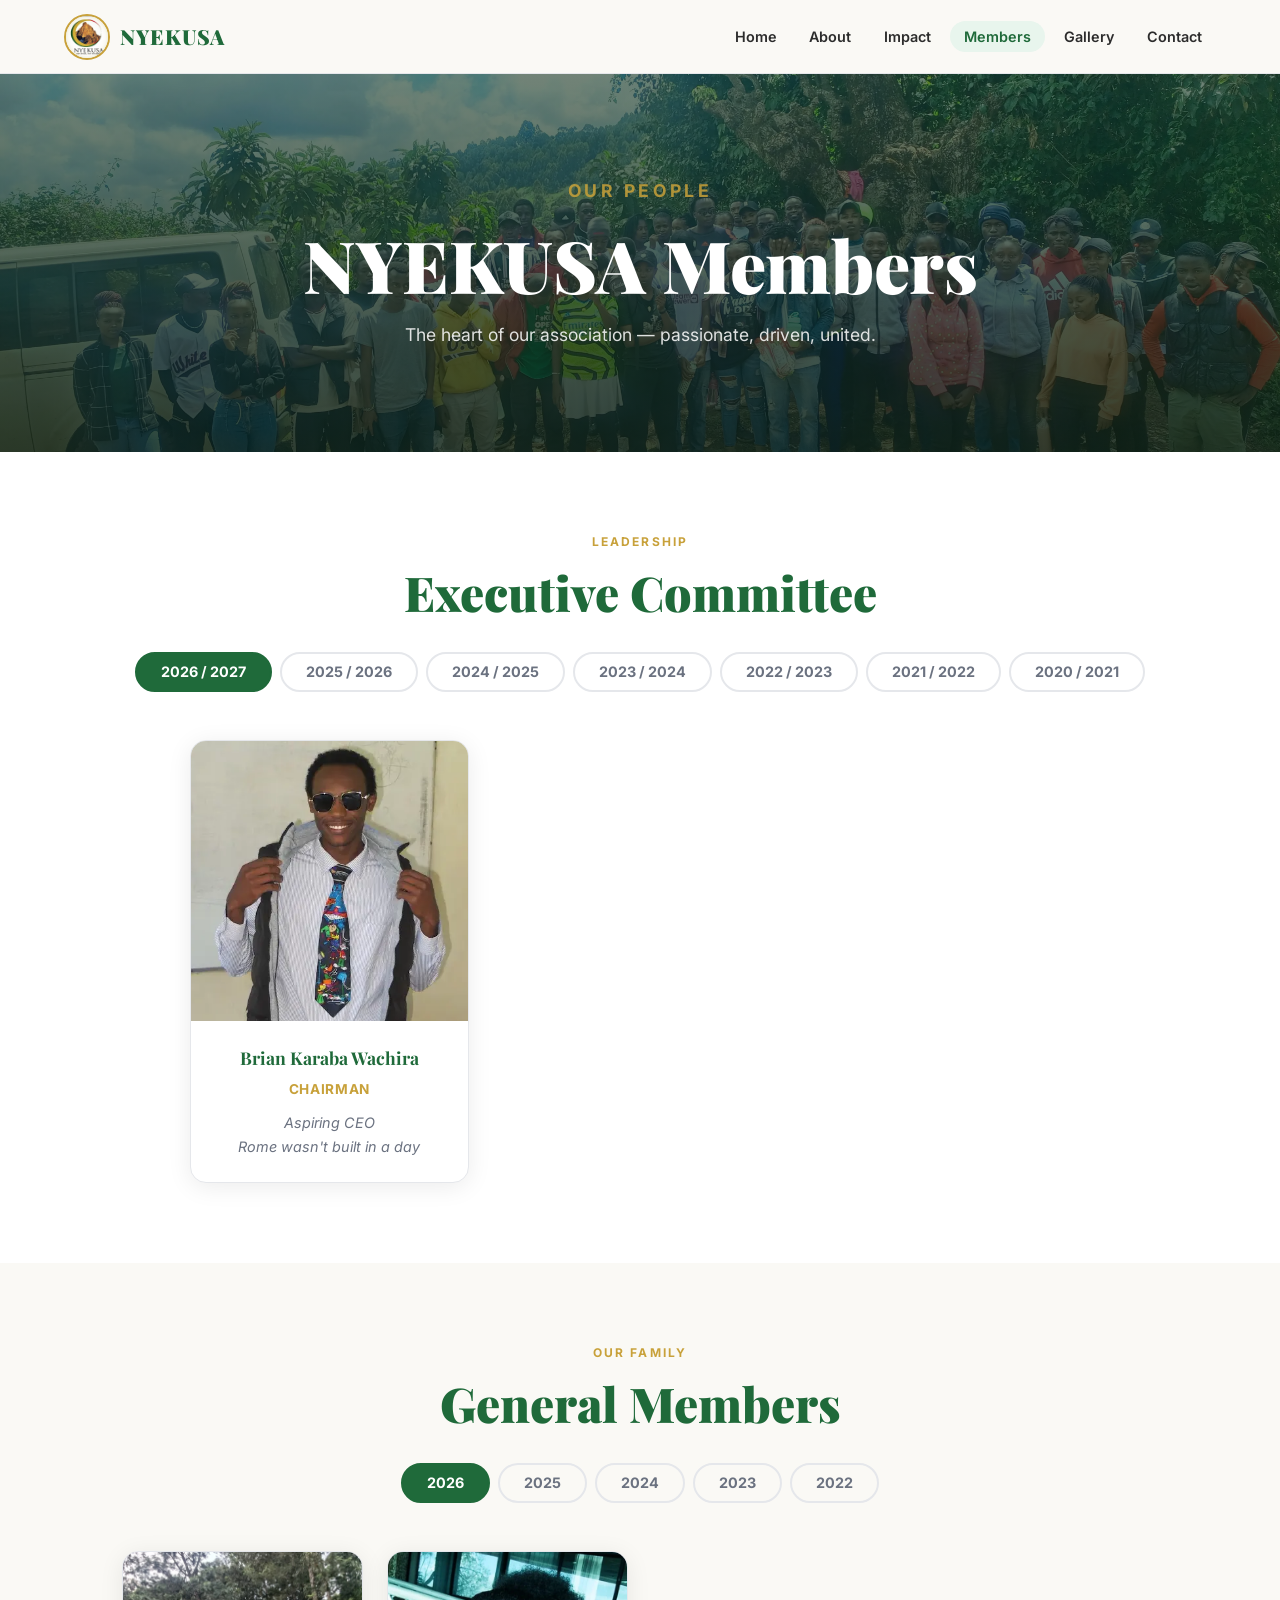
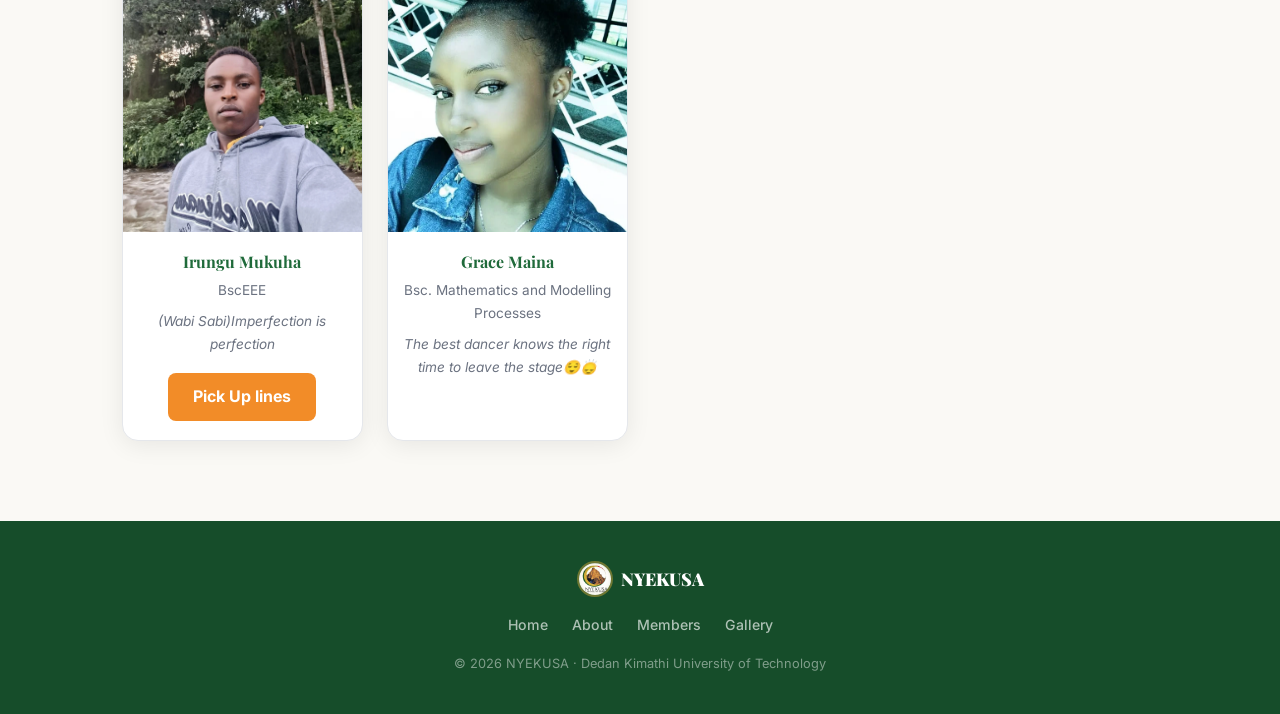
==== commit 21b6e576: "Update members.html" ====
--- a/members.html
+++ b/members.html
@@ -59,7 +59,7 @@
        <button class="tab-btn" onclick="showExec('exec2020_2021', this)">2020 / 2021</button>
     </div>
 
-<div class="executive-group" id="exec2026_2027">
+<div class="executive-group active-group" id="exec2026_2027">
       <div class="executive-card">
         <div class="exec-img-wrap">
           <img src="images/executives/karaba27.webp" alt="Karaba">
@@ -71,7 +71,7 @@
         </div>
       </div>
     </div>
-    <div class="executive-group active-group" id="exec2025_2026">
+    <div class="executive-group" id="exec2025_2026">
       <div class="executive-card">
         <div class="exec-img-wrap">
           <img src="images/executives/samuelgakuru25.webp" alt="Chairperson" onerror="this.src='images/logo.jpg'">
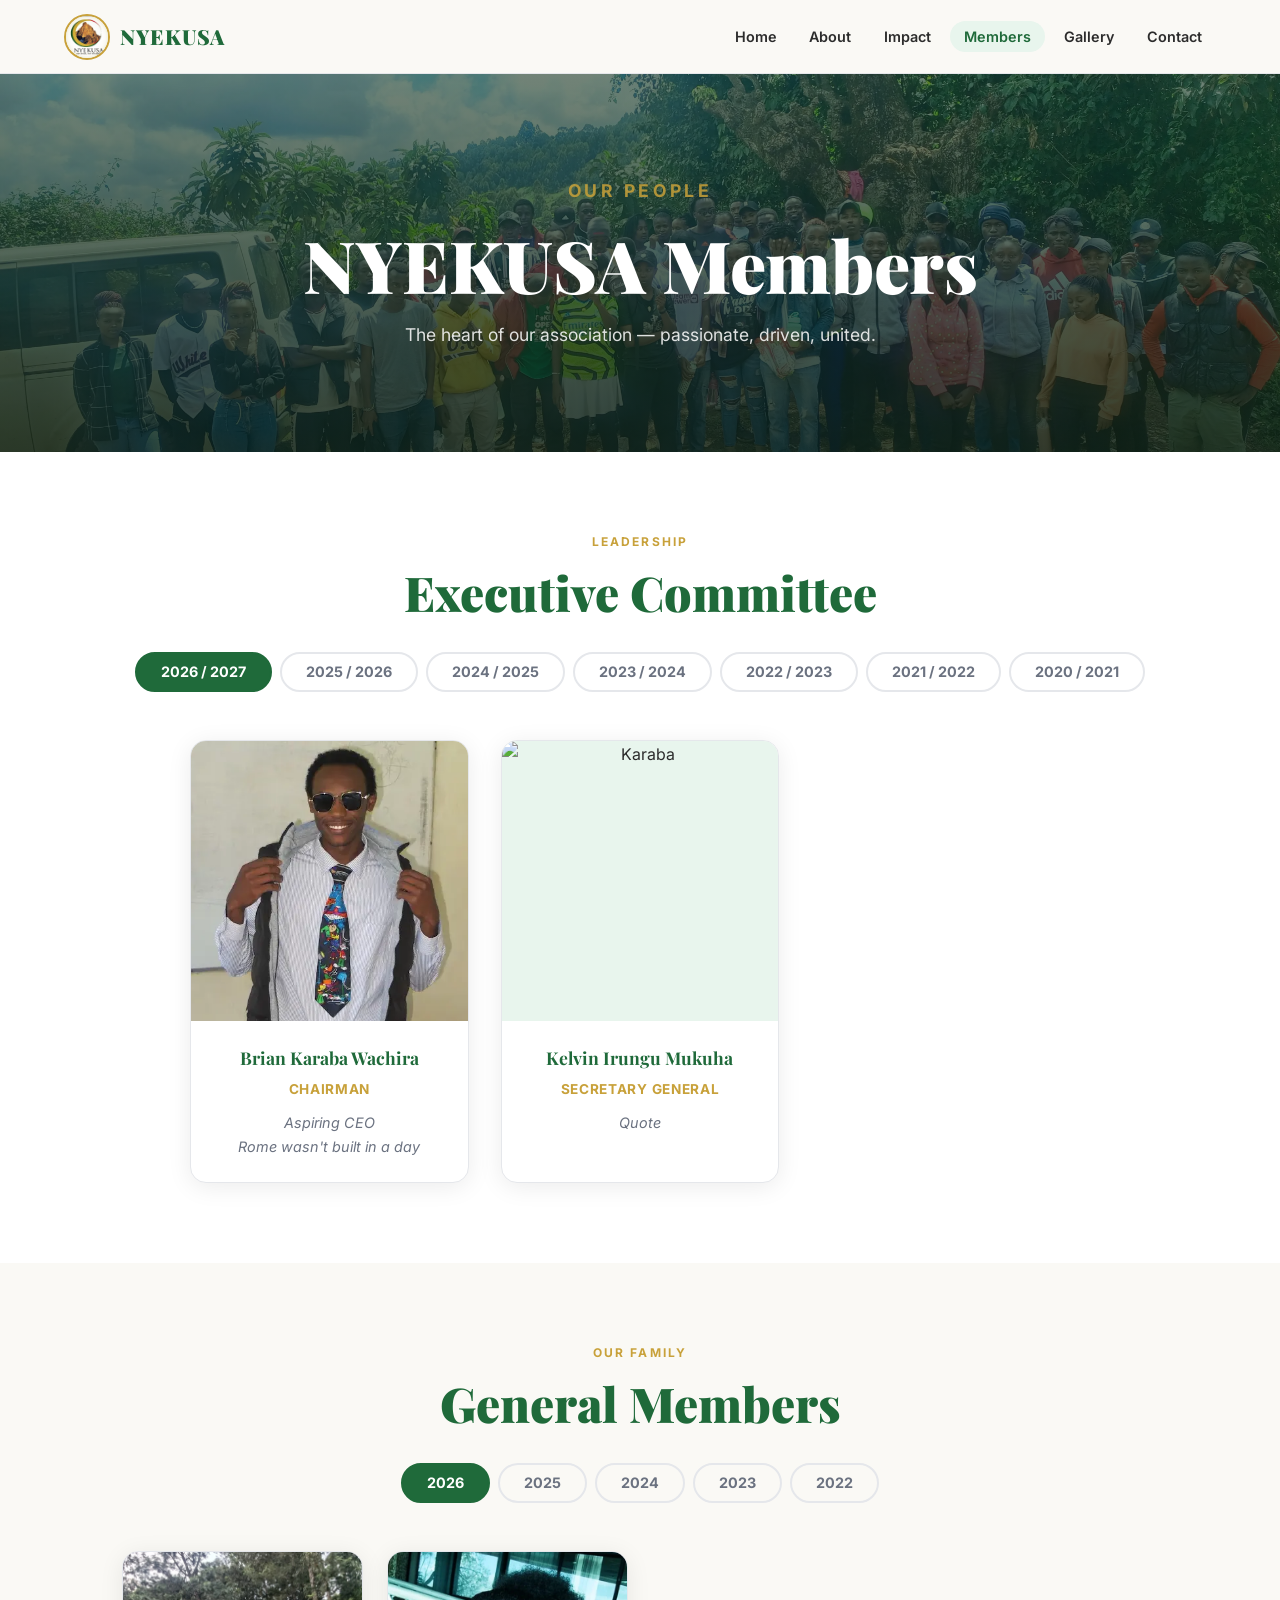
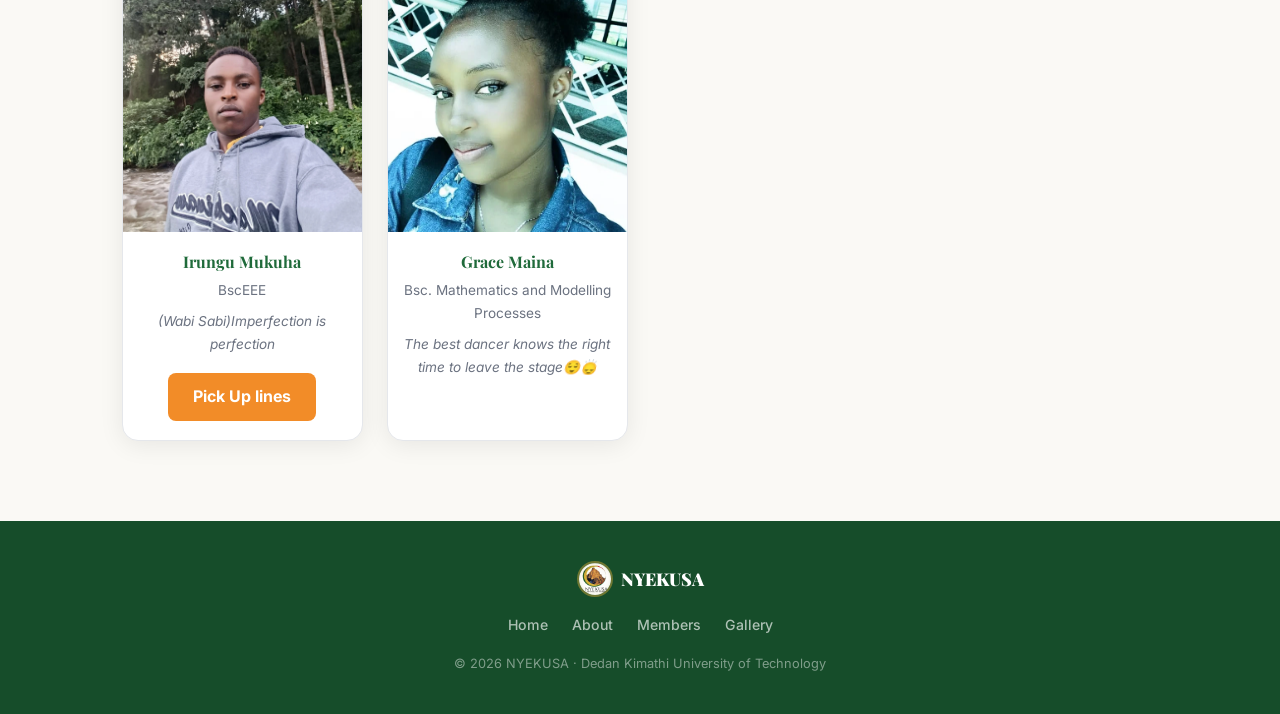
==== commit bcc048ce: "Update members.html" ====
--- a/members.html
+++ b/members.html
@@ -70,6 +70,16 @@
           <p class="quote">Aspiring CEO <br> Rome wasn't built in a day </p>
         </div>
       </div>
+    <div class="executive-card">
+        <div class="exec-img-wrap">
+          <img src="images/executives/mukuha.webp" alt="Karaba">
+        </div>
+        <div class="exec-info">
+          <h3>Kelvin Irungu Mukuha</h3>
+          <p class="position">Secretary general</p>
+          <p class="quote">Quote</p>
+        </div>
+      </div>
     </div>
     <div class="executive-group" id="exec2025_2026">
       <div class="executive-card">
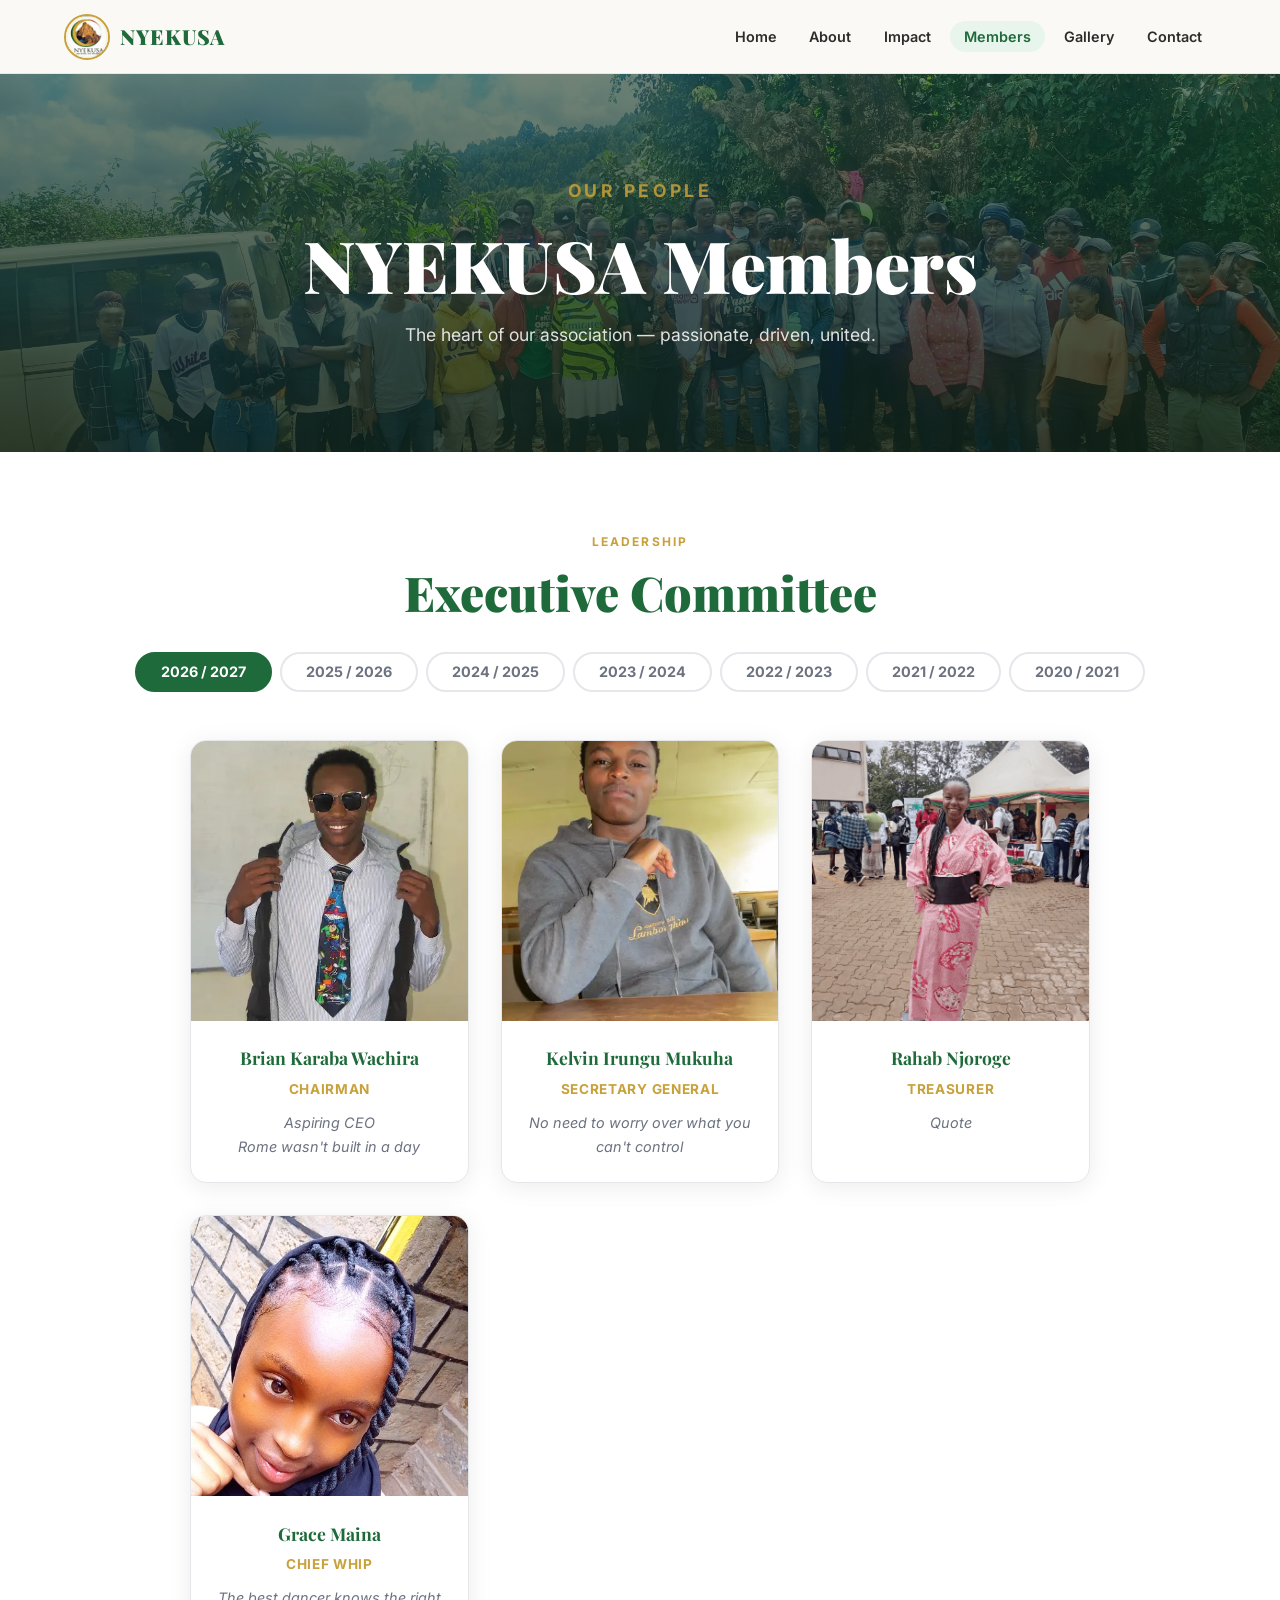
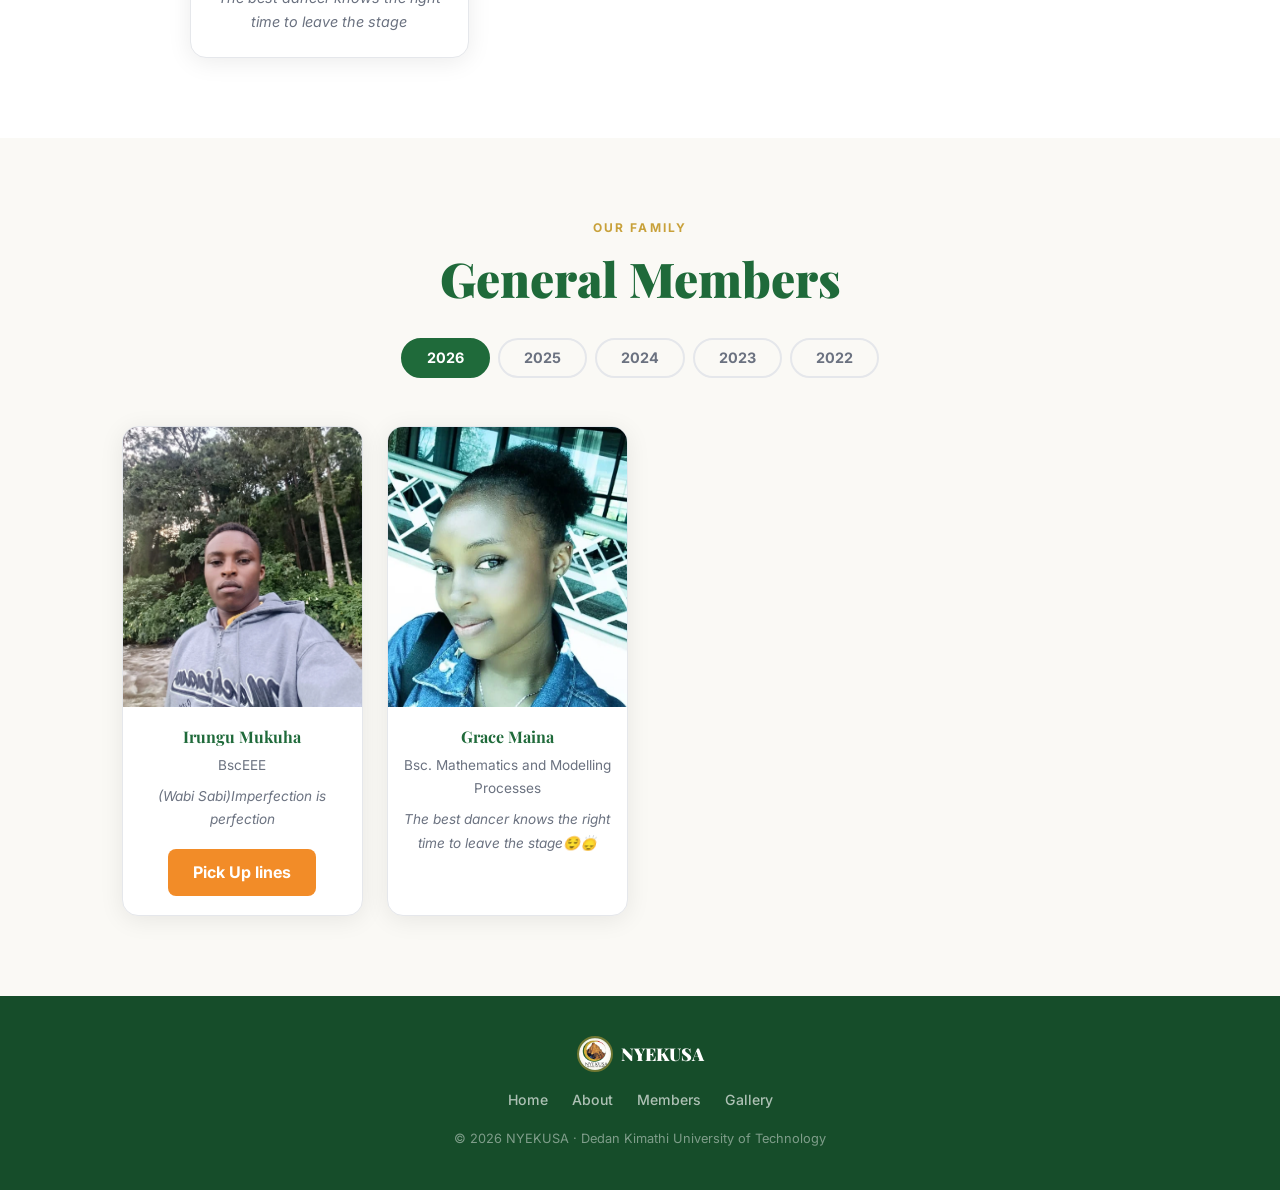
==== commit a3dd3985: "Update members.html" ====
--- a/members.html
+++ b/members.html
@@ -72,12 +72,32 @@
       </div>
     <div class="executive-card">
         <div class="exec-img-wrap">
-          <img src="images/executives/mukuha.webp" alt="Karaba">
+          <img src="images/executives/mukuha.webp" alt="irungu">
         </div>
         <div class="exec-info">
           <h3>Kelvin Irungu Mukuha</h3>
           <p class="position">Secretary general</p>
+          <p class="quote">No need to worry over what you can't control</p>
+        </div>
+      </div>
+    <div class="executive-card">
+        <div class="exec-img-wrap">
+          <img src="images/executives/rahab.webp" alt="rahab">
+        </div>
+        <div class="exec-info">
+          <h3>Rahab Njoroge</h3>
+          <p class="position">Treasurer</p>
           <p class="quote">Quote</p>
+        </div>
+      </div>
+  <div class="executive-card">
+        <div class="exec-img-wrap">
+          <img src="images/executives/bliss.webp" alt="bliss">
+        </div>
+        <div class="exec-info">
+          <h3>Grace Maina</h3>
+          <p class="position">Chief Whip</p>
+          <p class="quote">The best dancer knows the right time to leave the stage</p>
         </div>
       </div>
     </div>
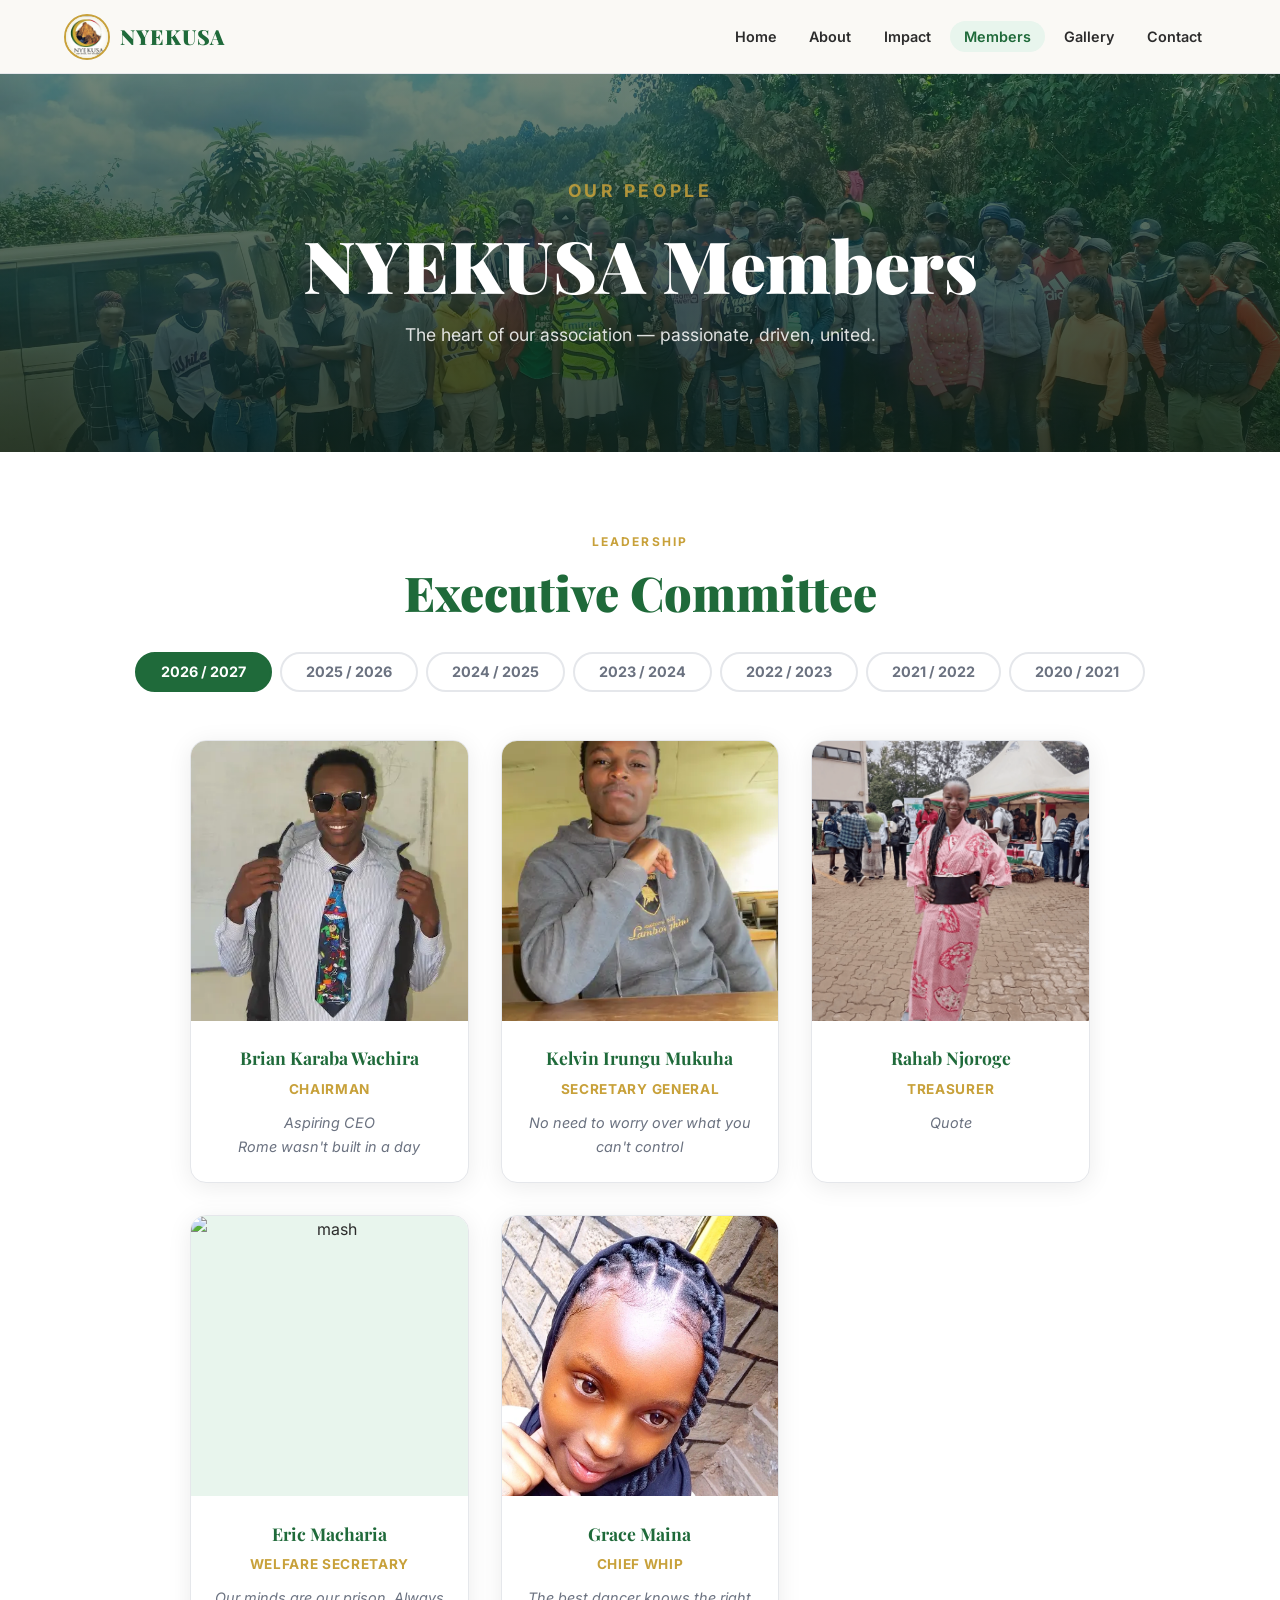
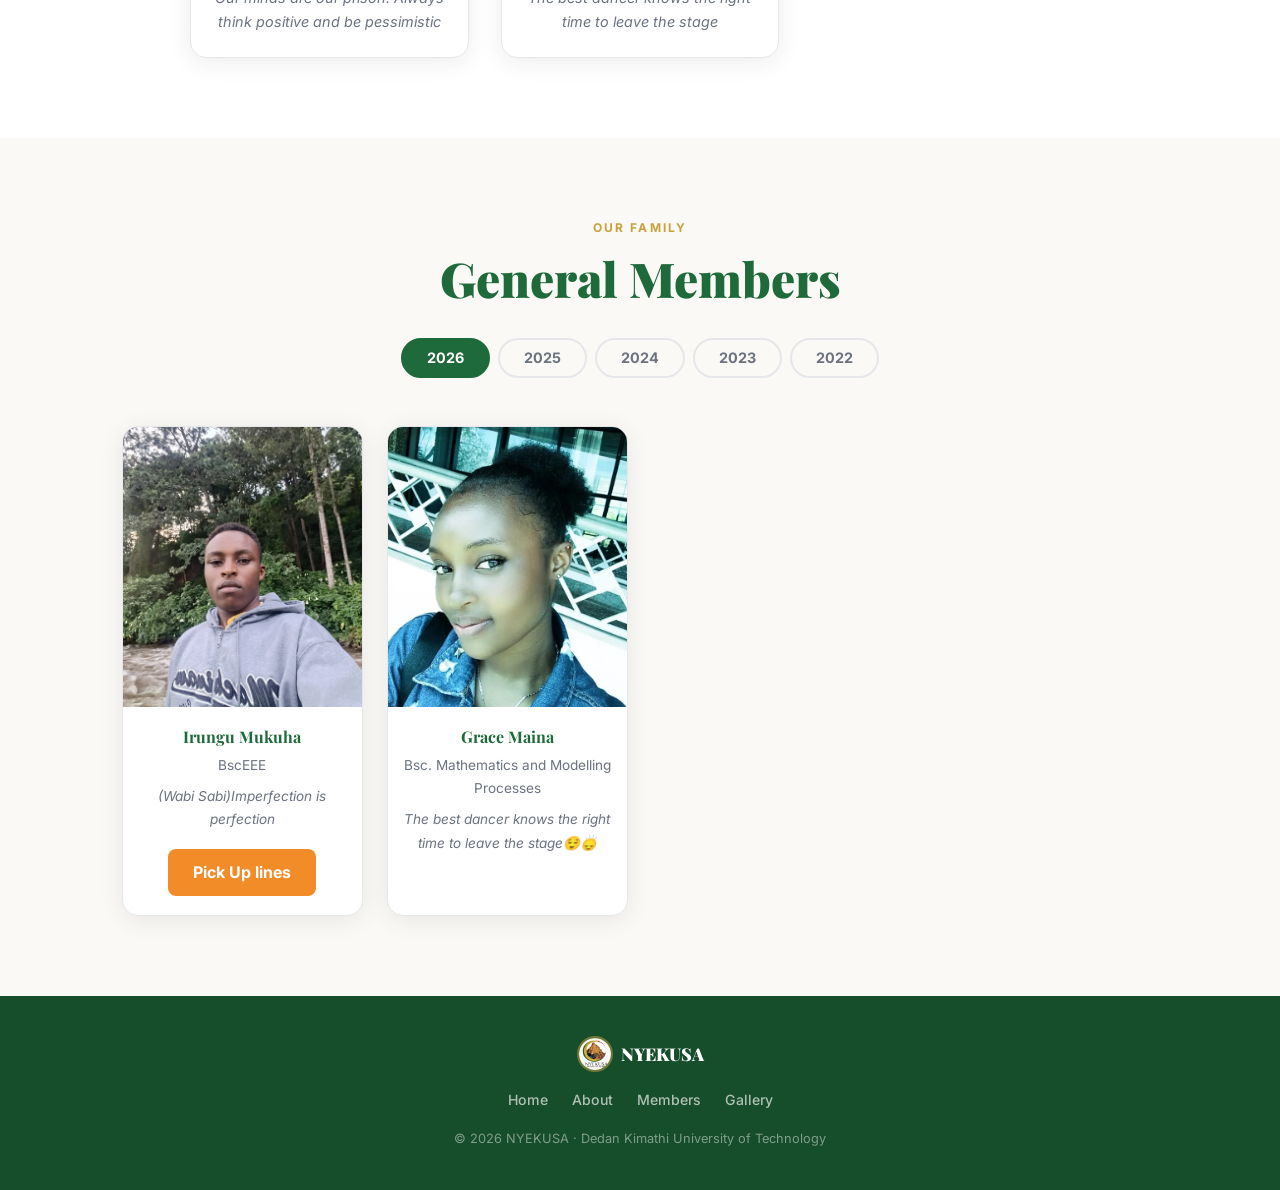
==== commit df52dd1f: "Update members.html" ====
--- a/members.html
+++ b/members.html
@@ -90,6 +90,16 @@
           <p class="quote">Quote</p>
         </div>
       </div>
+   <div class="executive-card">
+        <div class="exec-img-wrap">
+          <img src="images/executives/mash27.webp" alt="mash">
+        </div>
+        <div class="exec-info">
+          <h3>Eric Macharia</h3>
+          <p class="position">Welfare Secretary</p>
+          <p class="quote">Our minds are our prison. Always think positive and be pessimistic</p>
+        </div>
+      </div>
   <div class="executive-card">
         <div class="exec-img-wrap">
           <img src="images/executives/bliss.webp" alt="bliss">
--- a/css/style.css
+++ b/css/style.css
@@ -796,61 +796,50 @@
 
 /* ===== MOBILE PORTRAIT FIXES ===== */
 
-/* Executive cards: on mobile, reduce fixed height so less cropping */
+/* Tablet & phone: uniform portrait photo boxes, faces kept in frame */
 @media (max-width: 768px) {
-  /* Executives — 2 columns on mobile, shorter image box */
-  .executive-group {
-    grid-template-columns: repeat(2, 1fr);
-  }
-  .exec-img-wrap {
-    height: 220px;
-  }
-
-  /* Member cards — 2 columns on mobile, already 280px height */
+  .members-section { padding: 56px 5%; }
+
+  .tab-bar { gap: 0.4rem; margin: 1.5rem 0 2rem; }
+  .tab-btn { padding: 0.5rem 1rem; font-size: 0.8rem; }
+
+  .executive-group,
   .member-group {
     grid-template-columns: repeat(2, 1fr);
-  }
+    gap: 0.9rem;
+  }
+
+  .exec-img-wrap,
   .member-img-wrap {
-    height: 220px;
-  }
-
-  /* Home preview: remove fixed height so images show fully */
-  .preview-item.large,
-  .preview-item {
     height: auto;
-    min-height: 160px;
-  }
-  .preview-item img {
-    position: relative;
-    height: auto;
+    aspect-ratio: 3 / 4;
+  }
+  .exec-img-wrap img,
+  .member-img-wrap img {
     width: 100%;
+    height: 100%;
     object-fit: cover;
-    object-position: center top;
-  }
-}
-
-@media (max-width: 480px) {
-  /* Single column on very small screens */
-  .executive-group {
-    grid-template-columns: 1fr;
-  }
-  .exec-img-wrap {
-    height: auto;
-    max-height: 320px;
-  }
-  .exec-img-wrap img {
-    height: auto;
-    max-height: 320px;
-    object-fit: contain;
-    background: var(--green-l);
-  }
-
-  .member-group {
-    grid-template-columns: repeat(2, 1fr);
-  }
-  .member-img-wrap {
-    height: 200px;
-  }
+    object-position: center 20%;
+  }
+
+  .executive-card:hover,
+  .member-card:hover { transform: none; }
+
+  .exec-info { padding: 0.9rem 0.7rem 1.1rem; }
+  .exec-info h3 { font-size: 0.95rem; line-height: 1.3; }
+  .position { font-size: 0.7rem; letter-spacing: 0.04em; margin-bottom: 0.4rem; }
+  .quote { font-size: 0.78rem; line-height: 1.45; }
+
+  .member-card { padding-bottom: 0.9rem; }
+  .member-card h3 { font-size: 0.9rem; margin: 0.75rem 0.5rem 0.2rem; line-height: 1.3; }
+  .course { font-size: 0.76rem; padding: 0 0.5rem; }
+  .member-card .quote { font-size: 0.76rem; padding: 0.4rem 0.5rem 0; }
+}
+
+/* Very narrow phones only: stack to one column */
+@media (max-width: 340px) {
+  .executive-group,
+  .member-group { grid-template-columns: 1fr; }
 }
 
 /* ===== HOME PREVIEW: 2 columns on mobile like member cards ===== */
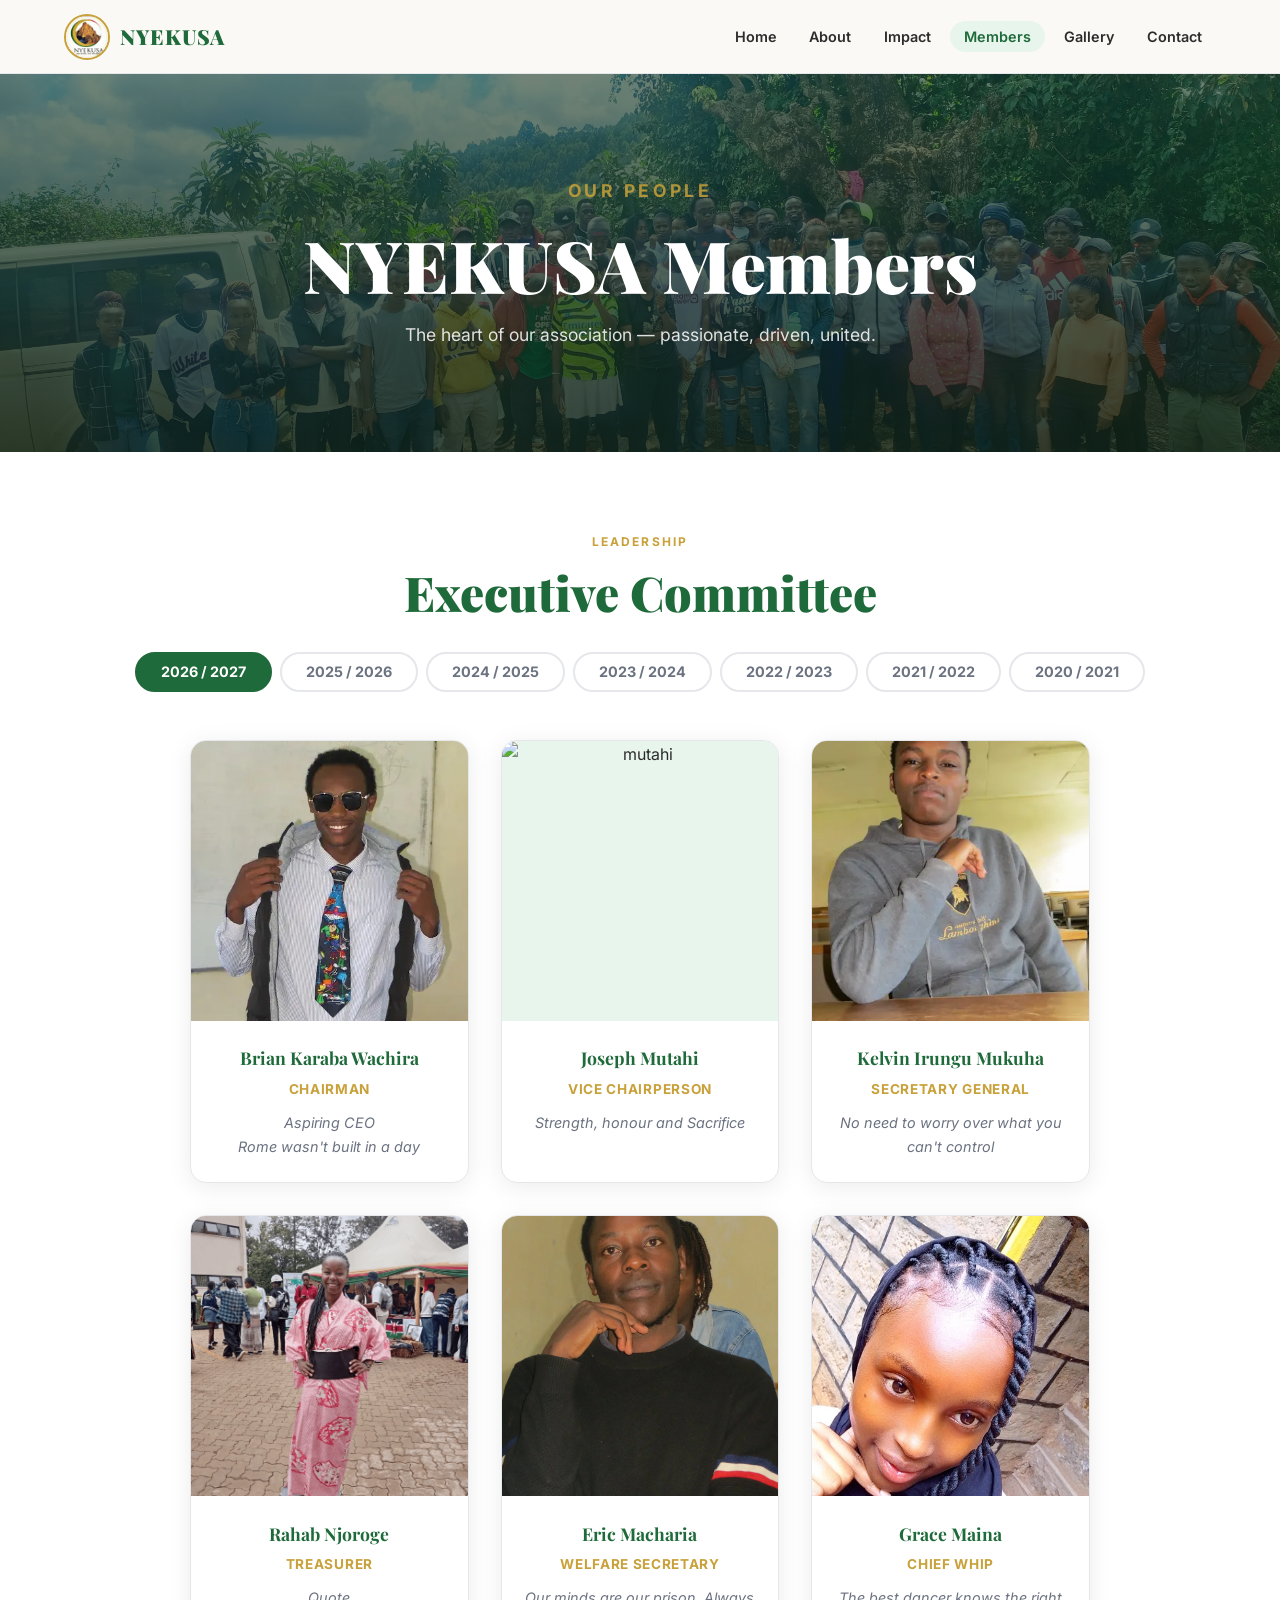
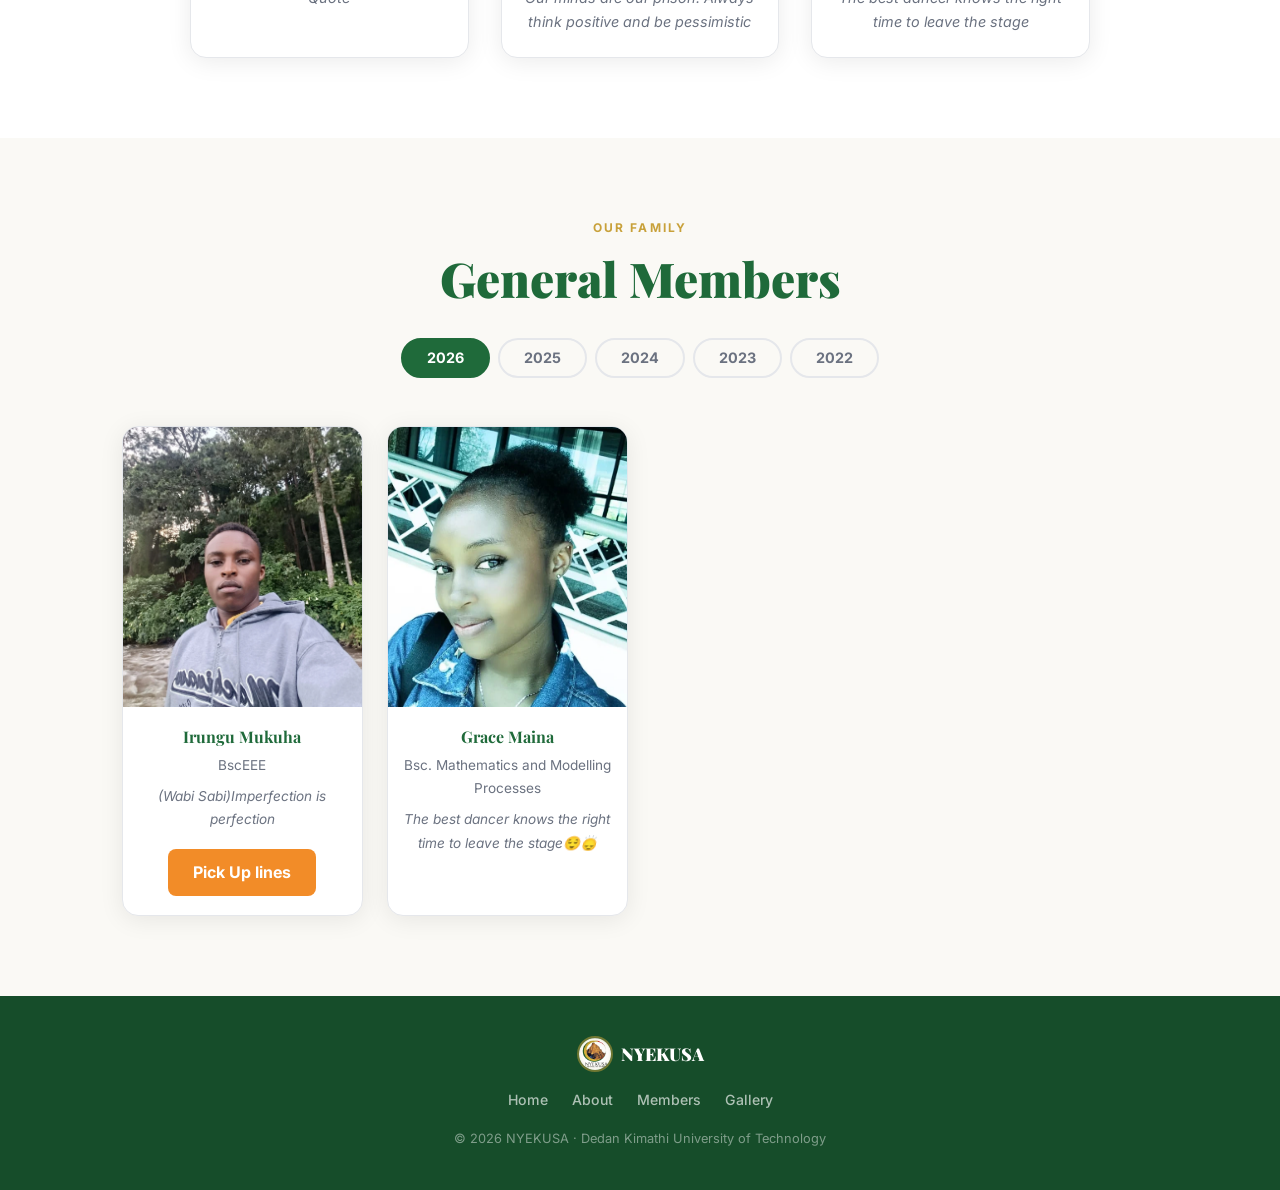
==== commit f246b974: "Update members.html" ====
--- a/members.html
+++ b/members.html
@@ -69,6 +69,15 @@
           <p class="position">Chairman</p>
           <p class="quote">Aspiring CEO <br> Rome wasn't built in a day </p>
         </div>
+      </div><div class="executive-card">
+        <div class="exec-img-wrap">
+          <img src="images/executives/mutahi27.webp" alt="mutahi">
+        </div>
+        <div class="exec-info">
+          <h3>Joseph Mutahi</h3>
+          <p class="position"> Vice Chairperson</p>
+          <p class="quote">Strength, honour and Sacrifice</p>
+        </div>
       </div>
     <div class="executive-card">
         <div class="exec-img-wrap">
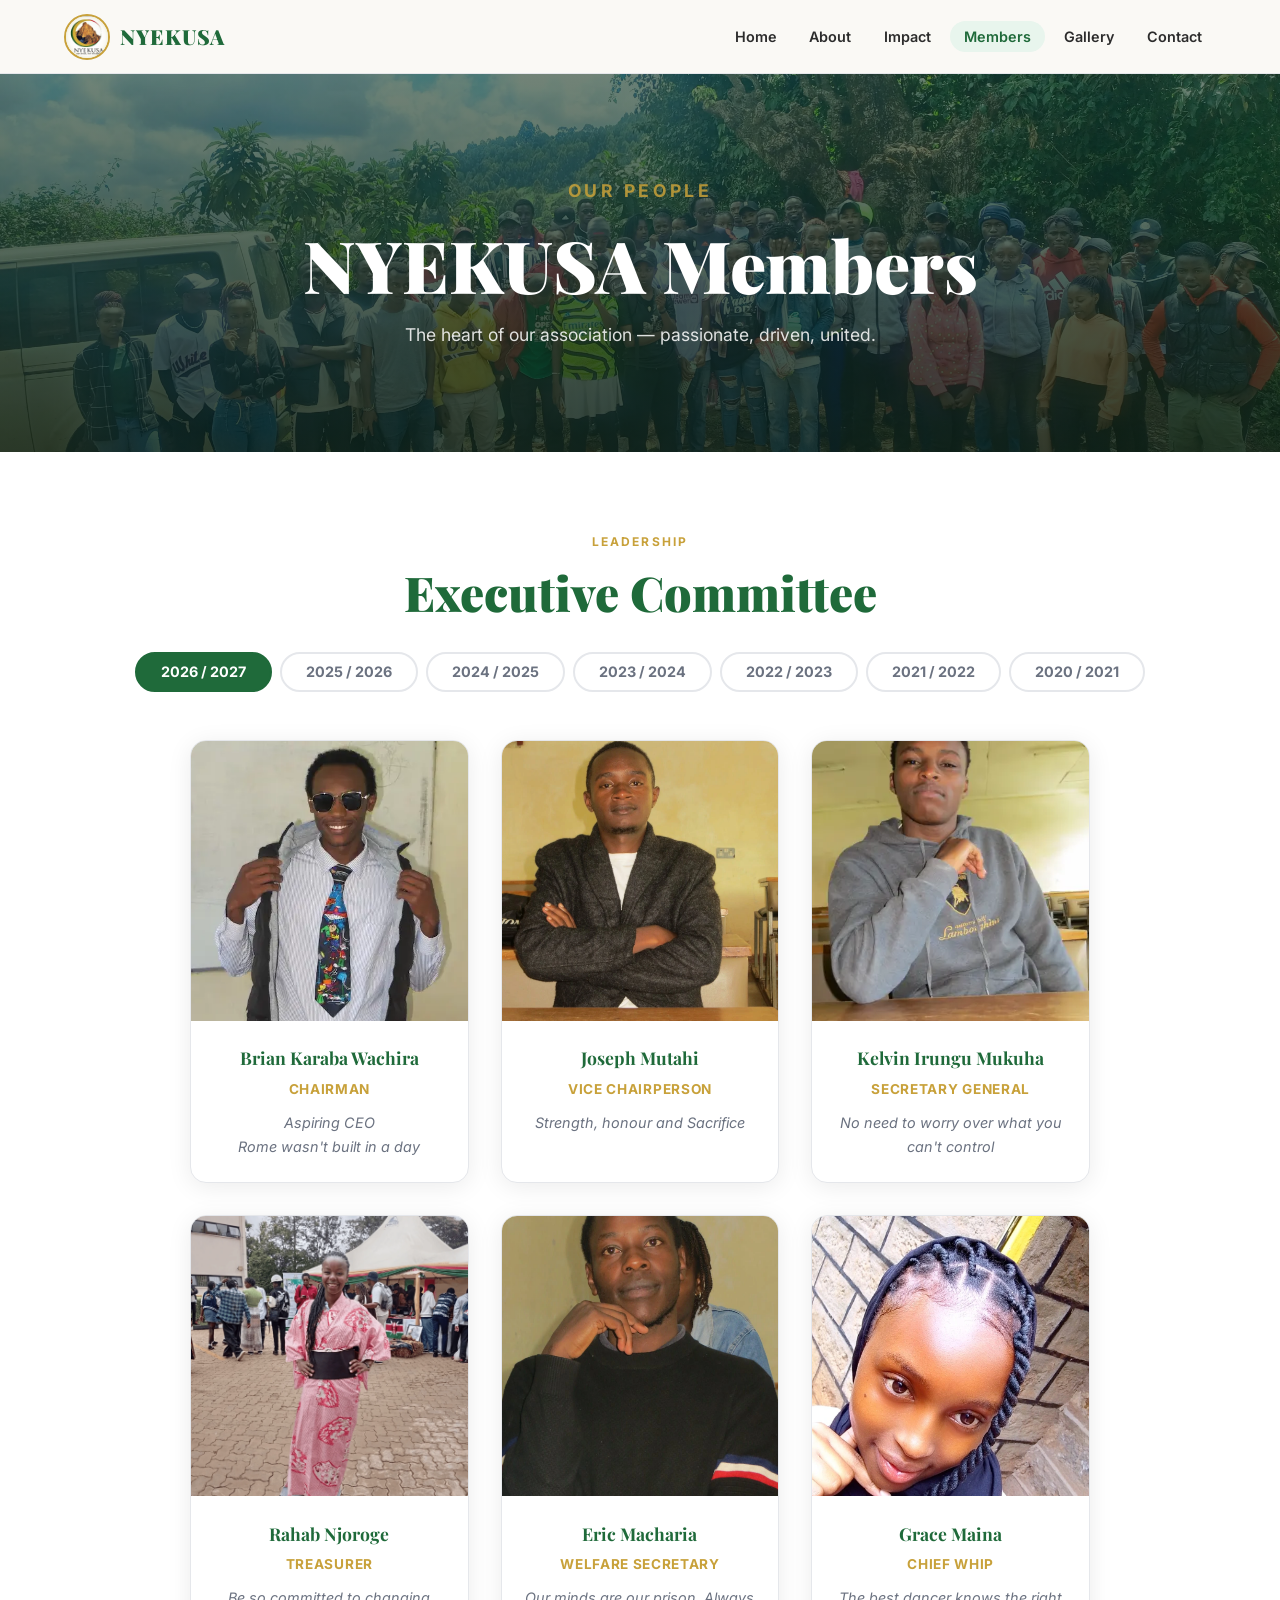
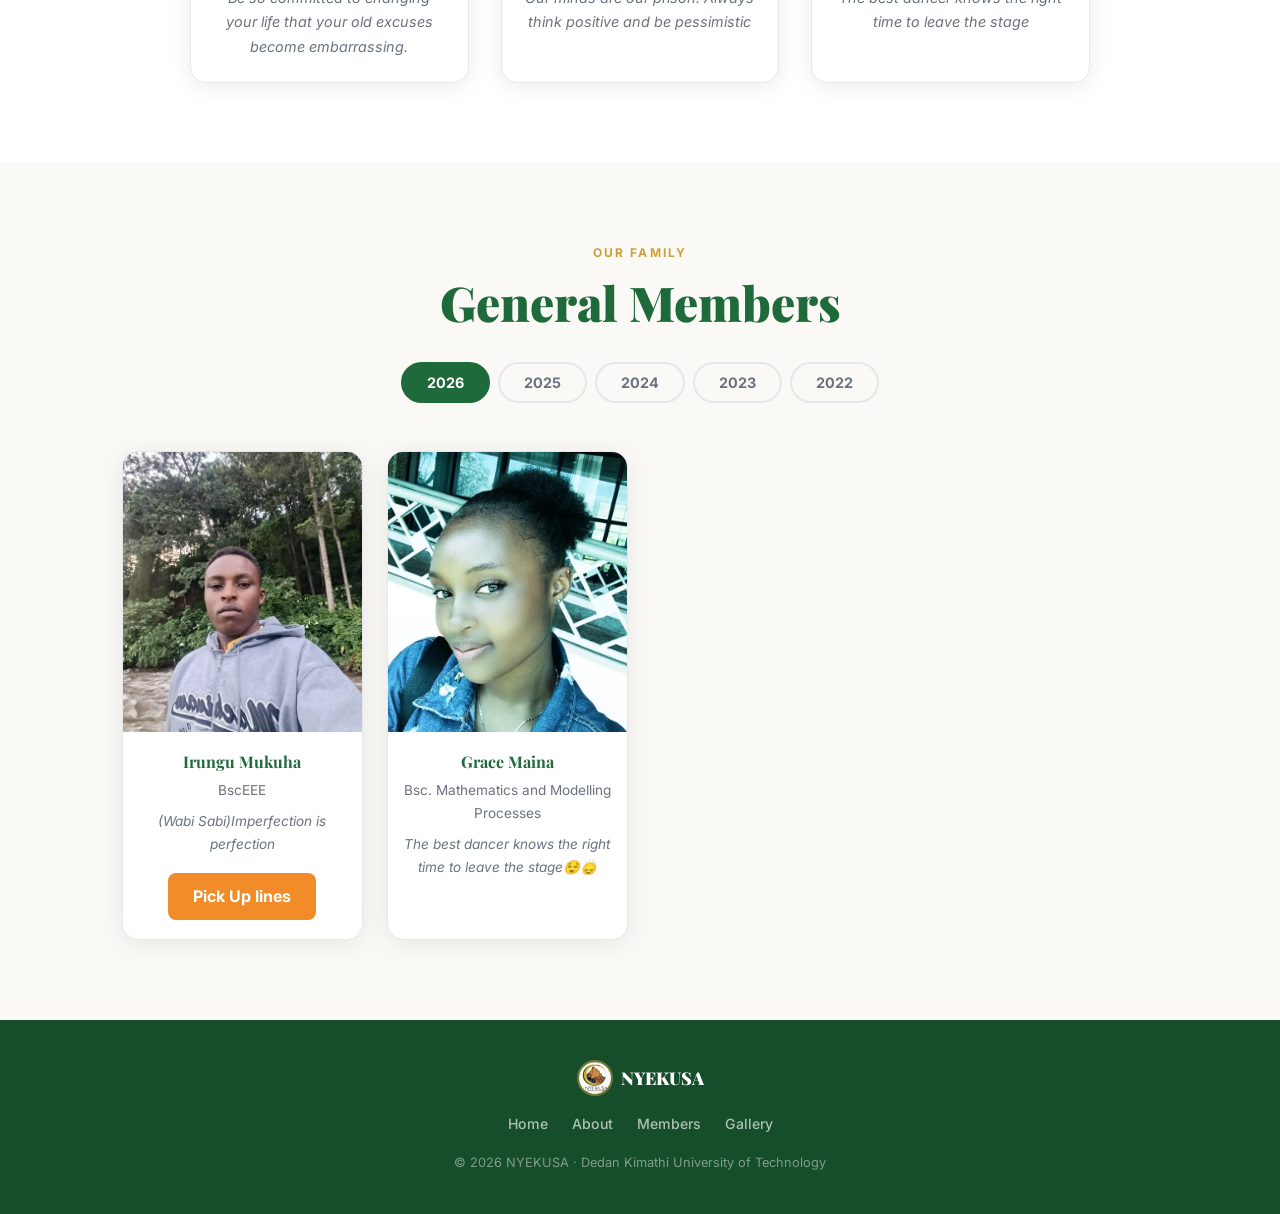
==== commit 16c68d38: "Update members.html" ====
--- a/members.html
+++ b/members.html
@@ -96,7 +96,7 @@
         <div class="exec-info">
           <h3>Rahab Njoroge</h3>
           <p class="position">Treasurer</p>
-          <p class="quote">Quote</p>
+          <p class="quote"> Be so committed to changing your life that your old excuses become embarrassing.</p>
         </div>
       </div>
    <div class="executive-card">
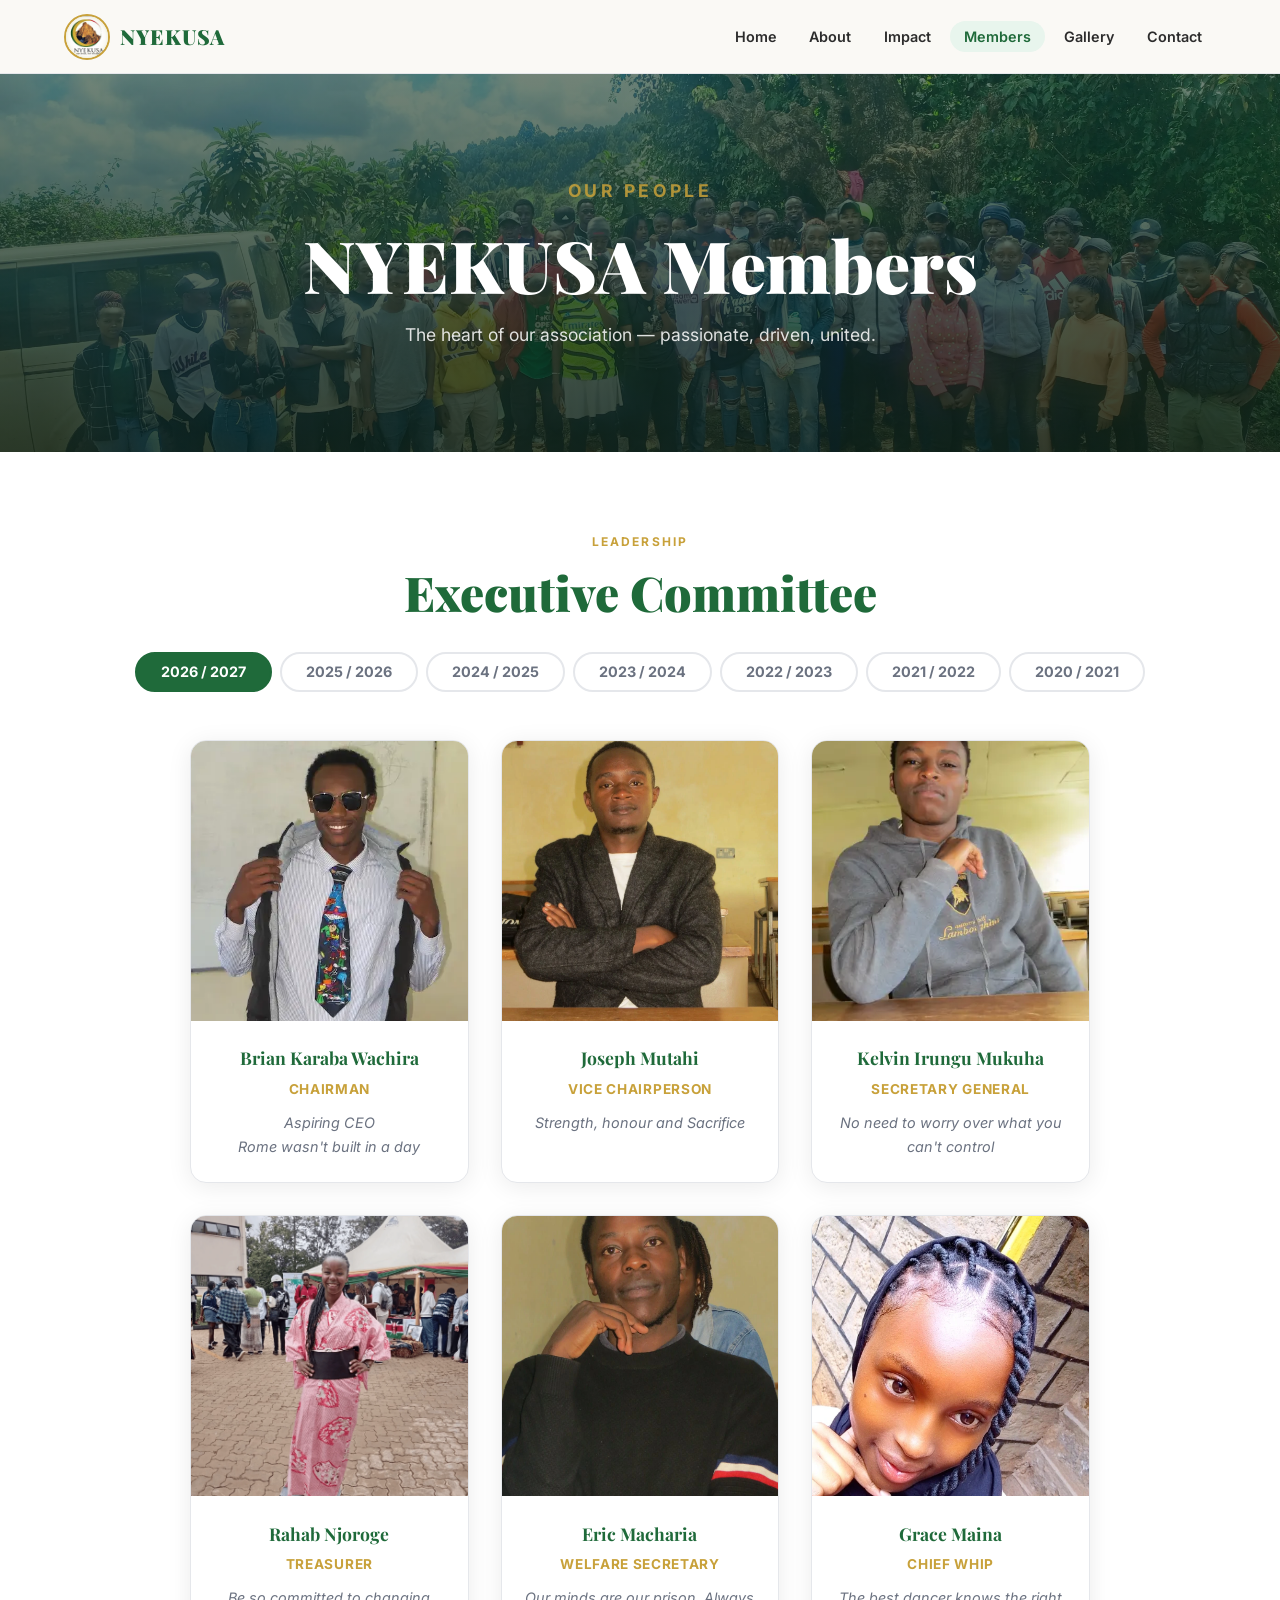
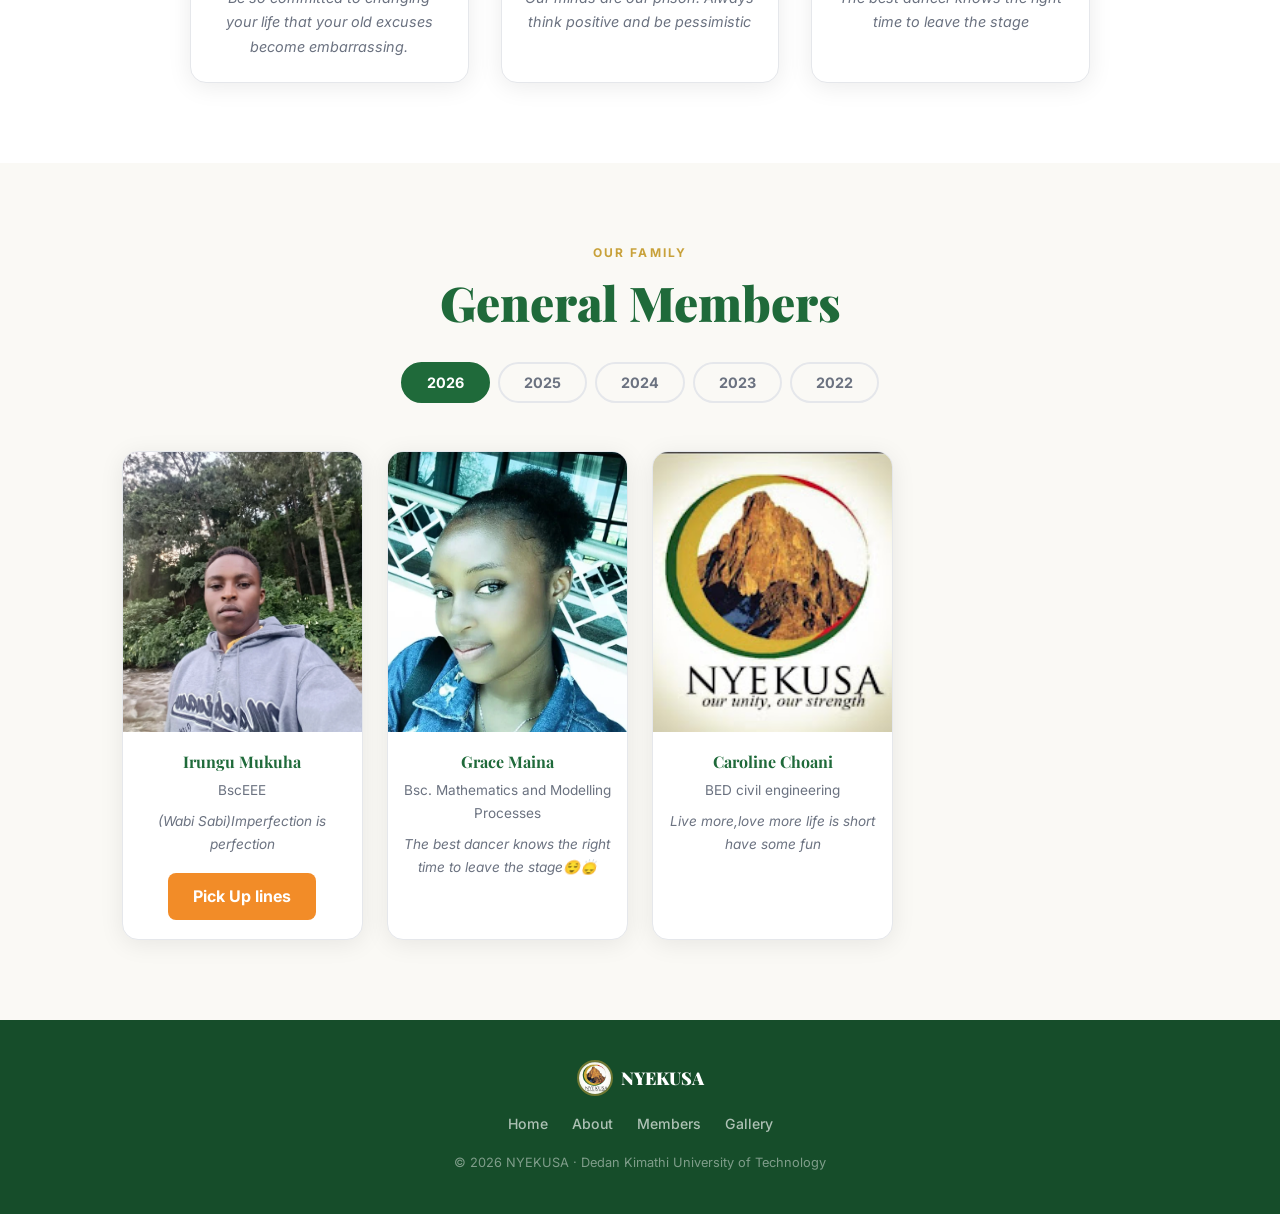
==== commit b265f7b5: "Update members.html" ====
--- a/members.html
+++ b/members.html
@@ -334,6 +334,13 @@
         <h3>Grace Maina</h3>
         <p class="course"> Bsc. Mathematics and Modelling Processes </p>
         <p class="quote"> The best dancer knows the right time to leave the stage😌🙂‍↕️</p>
+      </div><div class="member-card">
+        <div class="member-img-wrap">
+         <img src="images/members/choani.webp" alt="Choani" class="chris-img" onerror="this.src='images/logo.jpg'">
+        </div>
+        <h3>Caroline Choani</h3>
+        <p class="course"> BED civil engineering </p>
+        <p class="quote"> Live more,love more life is short have some fun</p>
       </div>
     </div>
 
